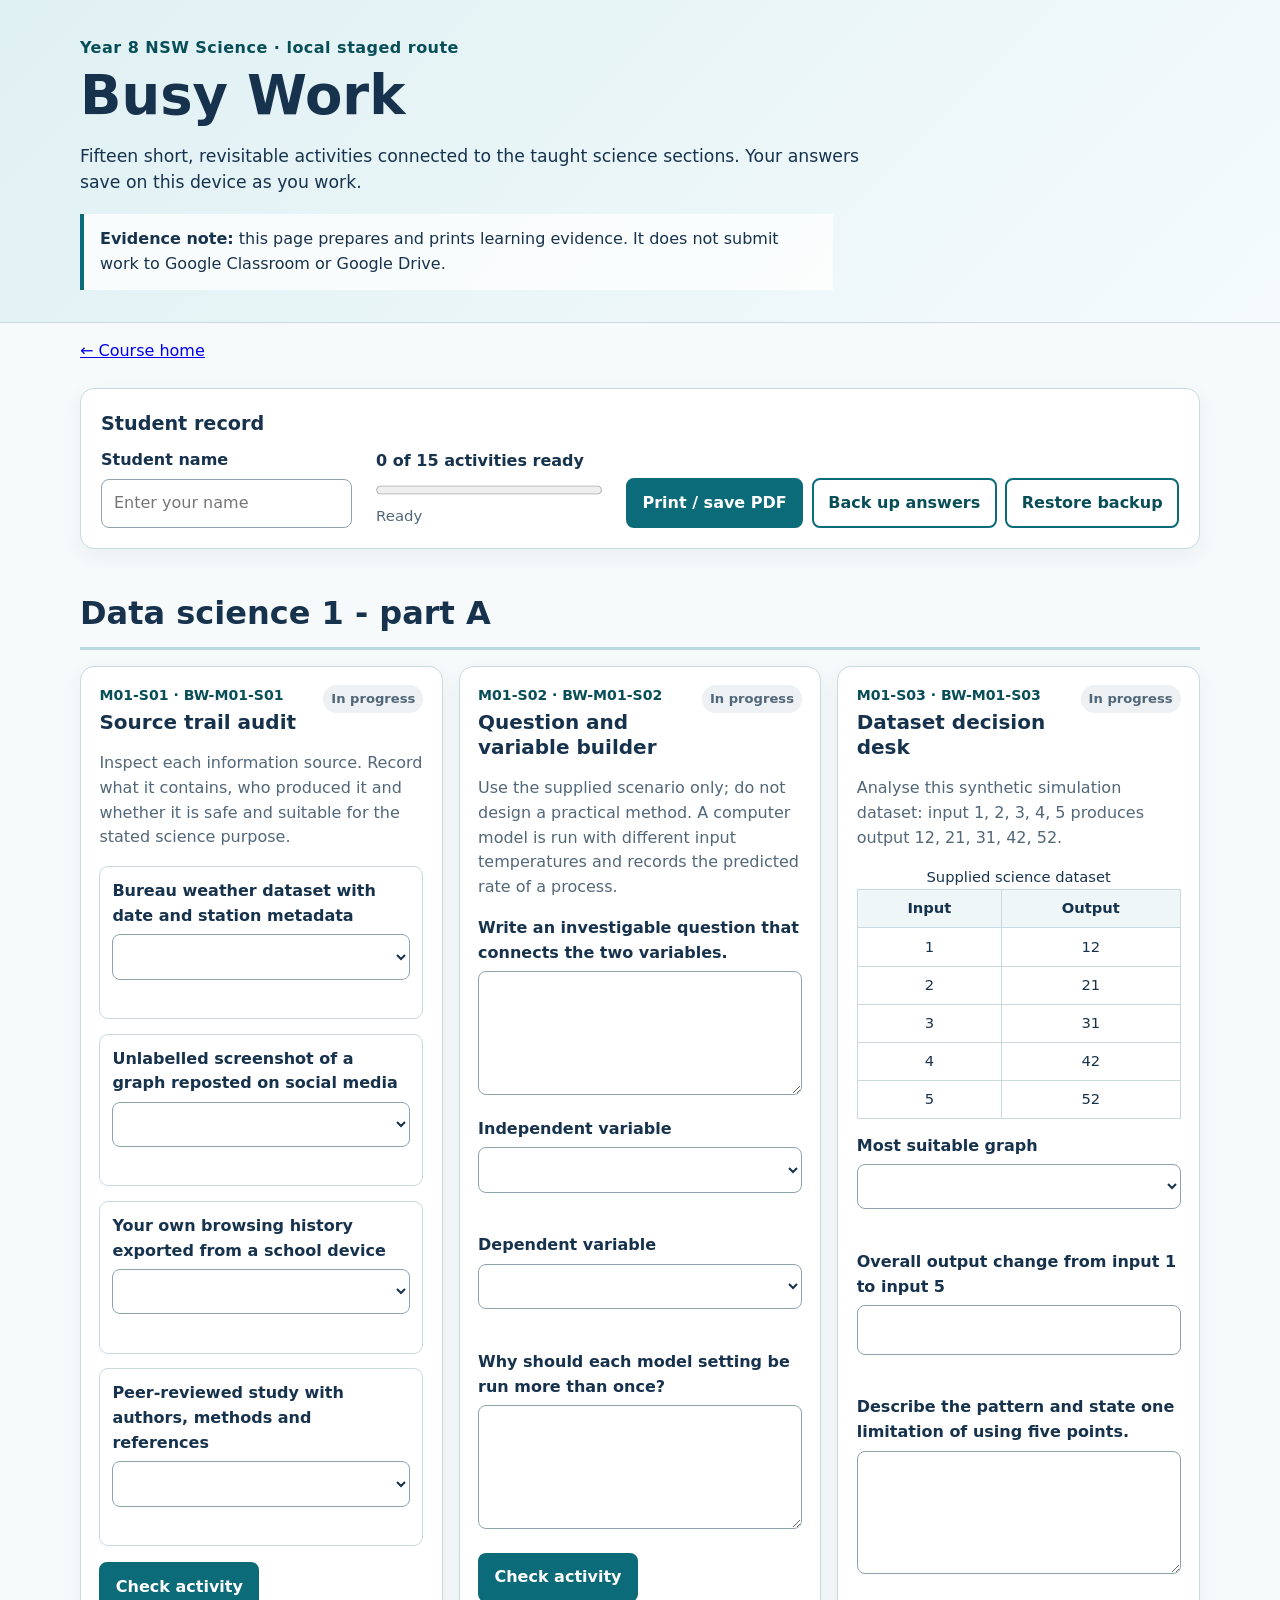
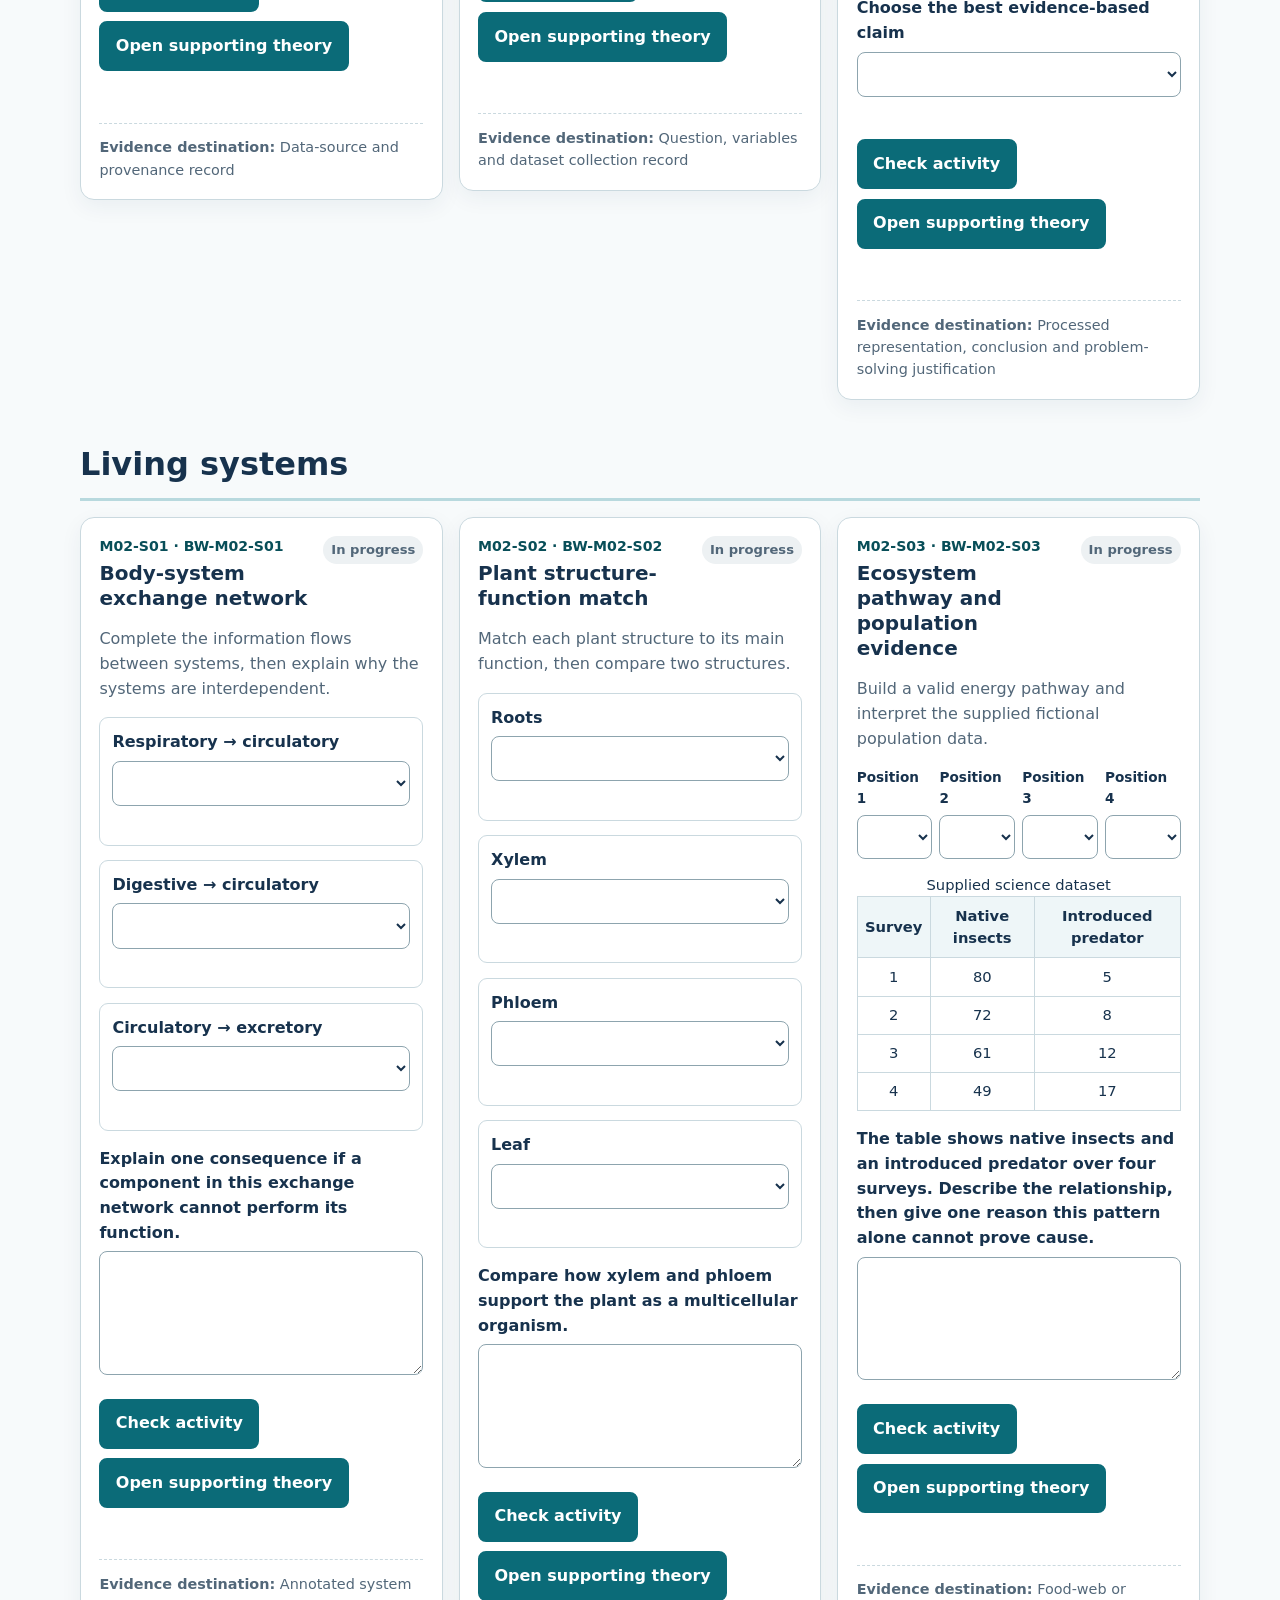
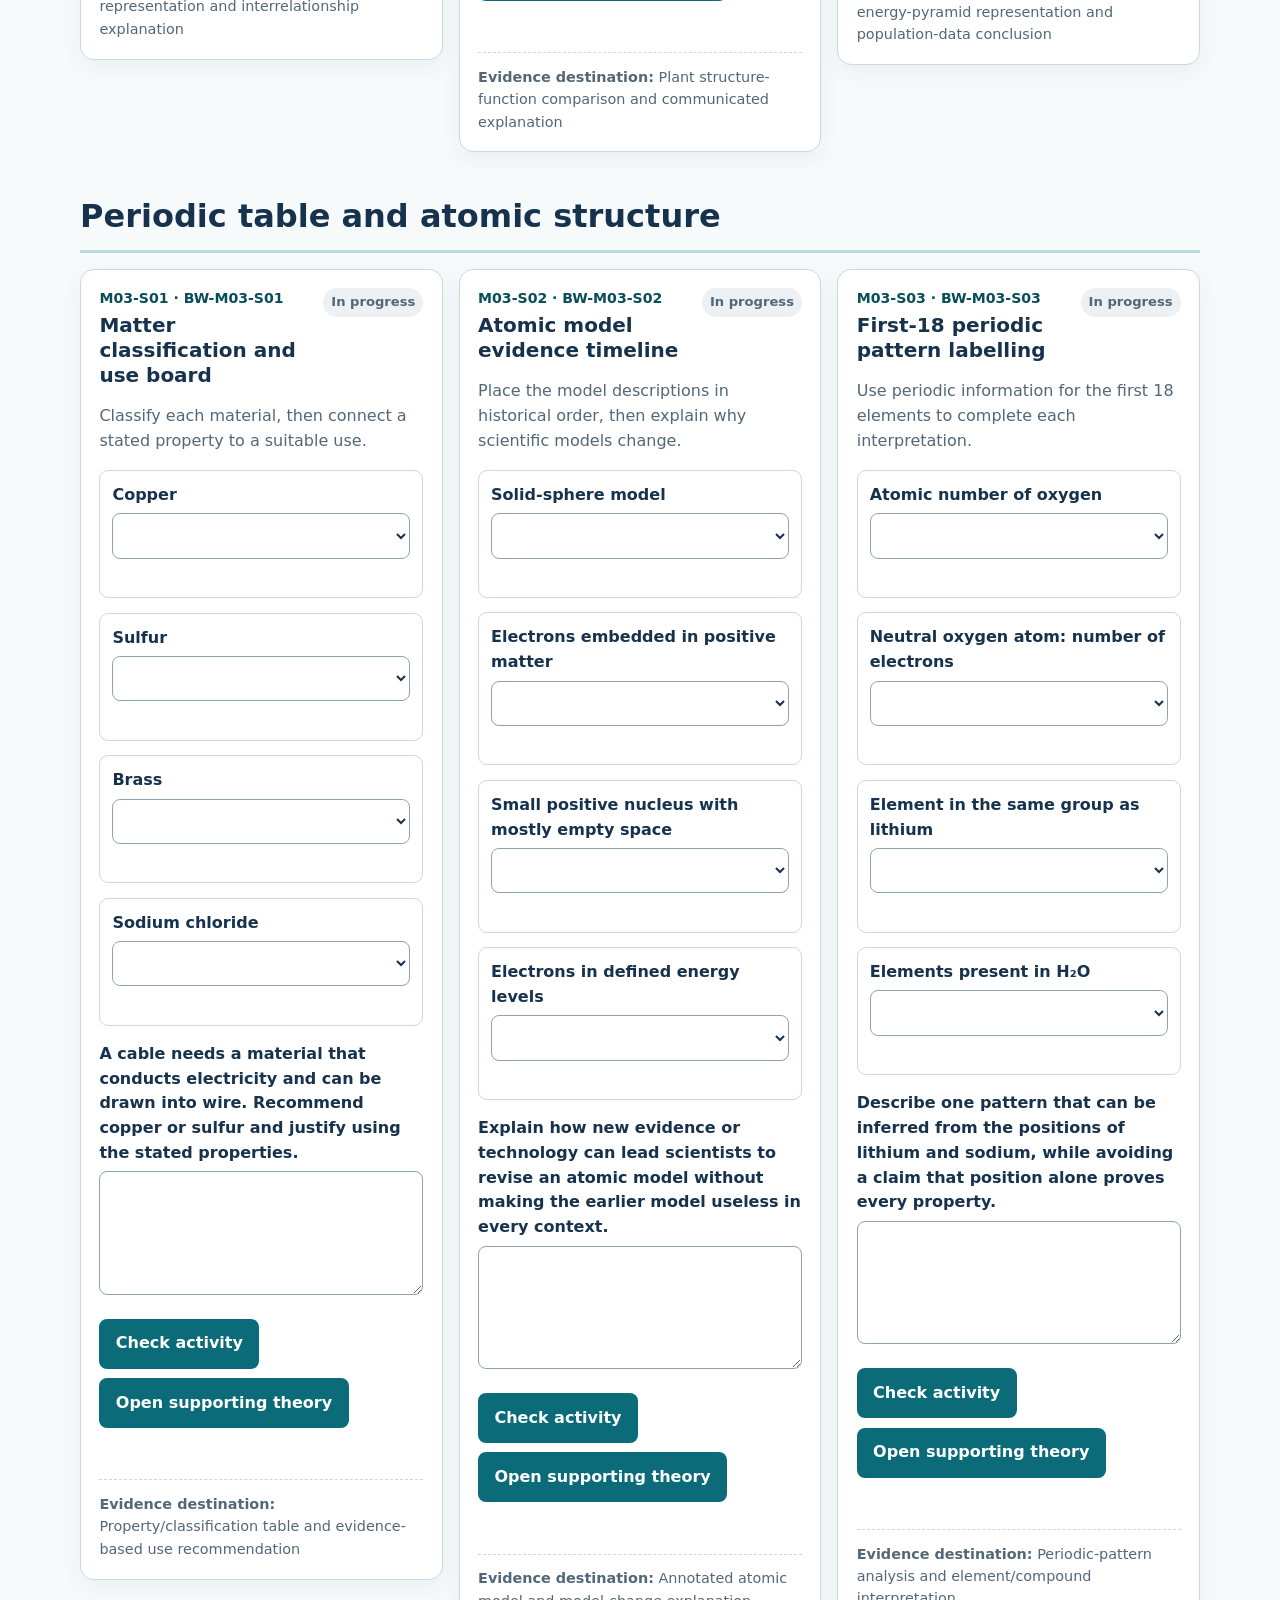
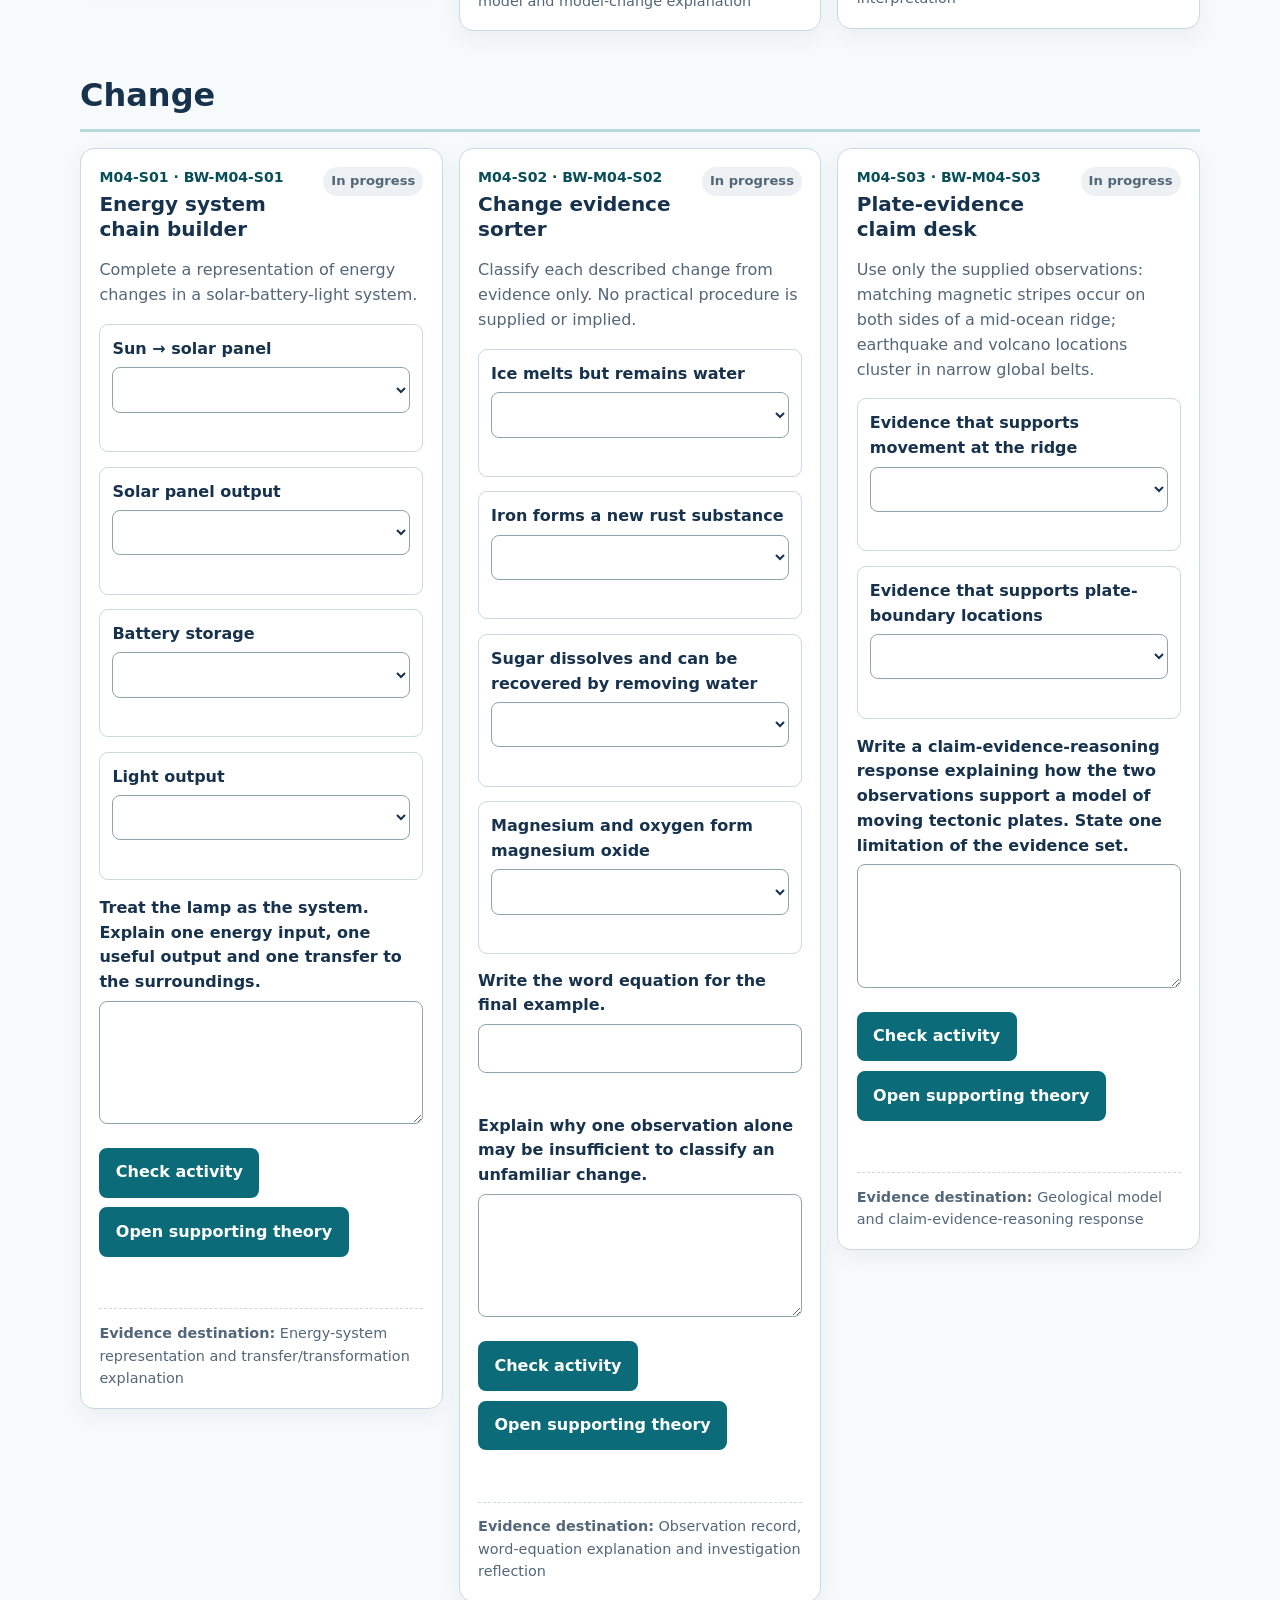
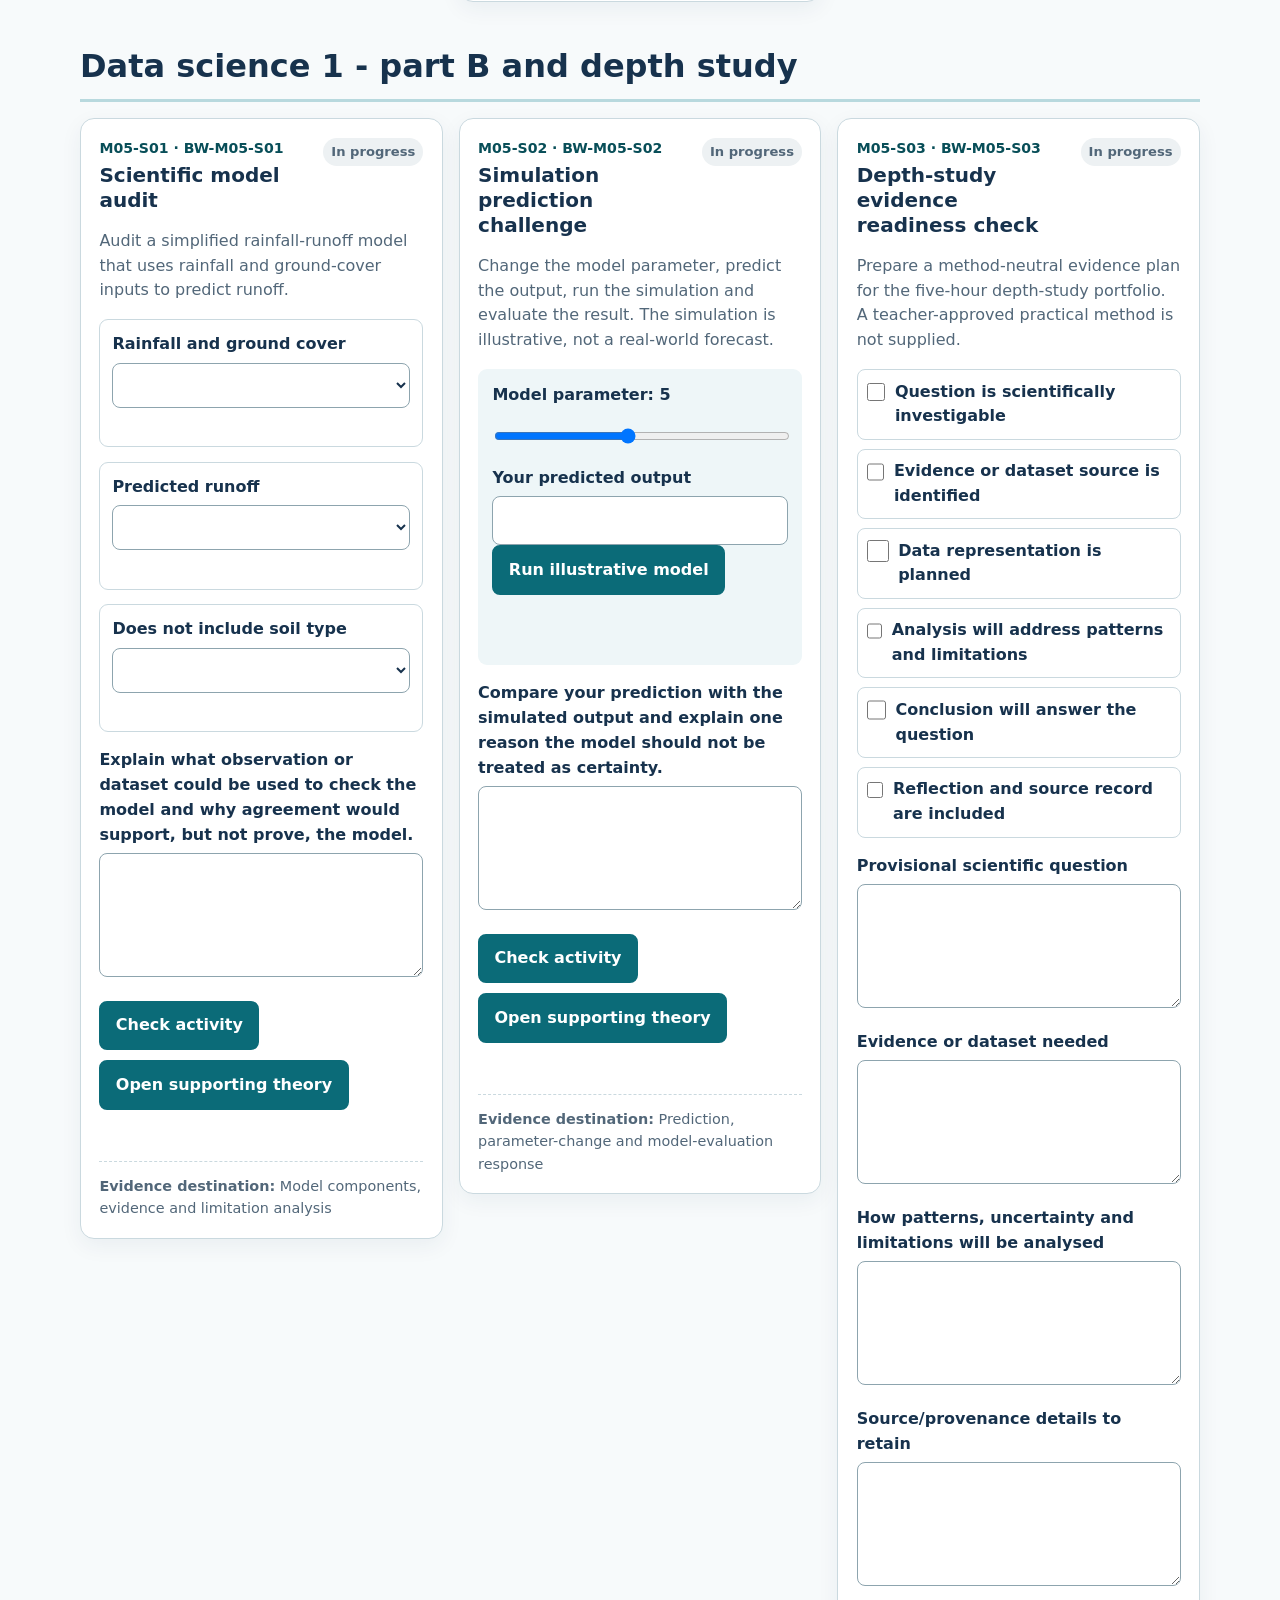
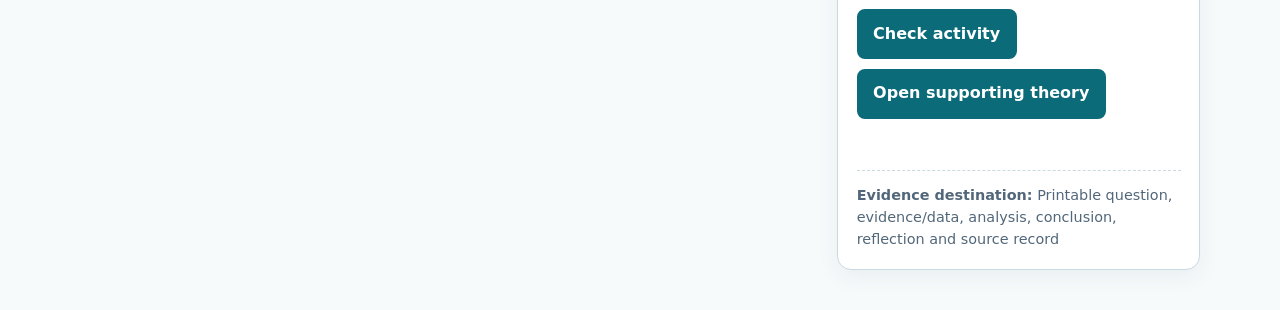
==== busy-work/index.html @ 57128045 "Publish Year 8 Science guided course" ====
<!doctype html>
<html lang="en-AU">
<head>
  <meta charset="utf-8">
  <meta name="viewport" content="width=device-width, initial-scale=1">
  <title>Year 8 Science — Busy Work</title>
  <link rel="stylesheet" href="styles.css">
</head>
<body>
  <a class="skip-link" href="#activities">Skip to activities</a>
  <header class="site-header">
    <div class="wrap">
      <p class="eyebrow">Year 8 NSW Science · local staged route</p>
      <h1>Busy Work</h1>
      <p class="lede">Fifteen short, revisitable activities connected to the taught science sections. Your answers save on this device as you work.</p>
      <div class="privacy-note" role="note"><strong>Evidence note:</strong> this page prepares and prints learning evidence. It does not submit work to Google Classroom or Google Drive.</div>
    </div>
  </header>

  <main class="wrap" id="main">
    <section class="control-panel" aria-labelledby="record-heading">
      <div>
        <h2 id="record-heading">Student record</h2>
        <label for="student-name">Student name</label>
        <input id="student-name" autocomplete="name" placeholder="Enter your name">
      </div>
      <div class="progress-panel" aria-live="polite">
        <strong id="progress-text">0 of 15 activities ready</strong>
        <progress id="progress-bar" max="15" value="0">0 of 15</progress>
        <span id="save-status">Ready</span>
      </div>
      <div class="toolbar" aria-label="Record tools">
        <button type="button" id="print-record">Print / save PDF</button>
        <button type="button" id="export-record" class="secondary">Back up answers</button>
        <label class="button secondary file-button">Restore backup<input id="restore-record" type="file" accept="application/json,.json"></label>
      </div>
    </section>

    <div id="activities" aria-live="polite"></div>
  </main>

  <template id="activity-template">
    <article class="activity-card">
      <div class="card-heading">
        <div>
          <p class="section-code"></p>
          <h2></h2>
        </div>
        <span class="completion-badge">In progress</span>
      </div>
      <p class="instructions"></p>
      <div class="activity-body"></div>
      <label class="written-wrap"><span class="written-label"></span><textarea class="written-response" rows="4"></textarea></label>
      <div class="card-actions">
        <button type="button" class="check-activity">Check activity</button>
        <a class="theory-link is-pending" aria-disabled="true">Theory link pending</a>
      </div>
      <div class="activity-feedback" role="status" aria-live="polite"></div>
      <p class="evidence-destination"><strong>Evidence destination:</strong> <span></span></p>
    </article>
  </template>

  <script src="data.js"></script>
  <script src="app.js"></script>
<script src="/integration-wiring.js"></script></body>
</html>
---- busy-work/styles.css ----
:root {
  color-scheme: light;
  --ink: #17324d;
  --muted: #526779;
  --paper: #ffffff;
  --wash: #eef6f8;
  --line: #cad9df;
  --accent: #0b6b78;
  --accent-dark: #084e58;
  --good: #216e48;
  --warn: #855b00;
  --focus: #ffbf47;
  font-family: system-ui, -apple-system, BlinkMacSystemFont, "Segoe UI", sans-serif;
}

* { box-sizing: border-box; }
body { margin: 0; color: var(--ink); background: #f7fafb; line-height: 1.55; }
.wrap { width: min(1120px, calc(100% - 2rem)); margin-inline: auto; }
.skip-link { position: absolute; left: -999px; top: 0; background: var(--ink); color: white; padding: .75rem 1rem; z-index: 20; }
.skip-link:focus { left: .75rem; top: .75rem; }
.site-header { padding: 2.25rem 0 2rem; background: linear-gradient(135deg, #dff0f3, #f5fbfc); border-bottom: 1px solid var(--line); }
.eyebrow { margin: 0 0 .3rem; color: var(--accent-dark); font-weight: 750; letter-spacing: .03em; }
h1 { margin: 0; font-size: clamp(2rem, 5vw, 3.4rem); line-height: 1.1; }
.lede { max-width: 72ch; font-size: 1.08rem; }
.privacy-note { max-width: 74ch; padding: .85rem 1rem; border-left: 4px solid var(--accent); background: rgba(255,255,255,.75); }
.control-panel { display: grid; grid-template-columns: minmax(220px, 1fr) minmax(220px, .9fr) minmax(240px, auto); gap: 1.5rem; align-items: end; margin: 1.5rem 0; padding: 1.25rem; background: var(--paper); border: 1px solid var(--line); border-radius: 14px; box-shadow: 0 7px 22px rgba(23,50,77,.06); }
.control-panel h2 { margin: 0 0 .6rem; font-size: 1.2rem; }
label, .field-label { display: block; font-weight: 700; }
input, select, textarea { width: 100%; min-height: 44px; margin-top: .35rem; padding: .7rem .75rem; border: 1px solid #8da4ae; border-radius: 8px; background: white; color: var(--ink); font: inherit; }
textarea { min-height: 96px; resize: vertical; }
button, .button, .theory-link { min-height: 44px; display: inline-flex; align-items: center; justify-content: center; gap: .35rem; padding: .66rem .9rem; border: 2px solid var(--accent); border-radius: 8px; background: var(--accent); color: white; font: inherit; font-weight: 750; text-decoration: none; cursor: pointer; }
button:hover, .button:hover, .theory-link:hover { background: var(--accent-dark); border-color: var(--accent-dark); }
.secondary { background: white; color: var(--accent-dark); }
.secondary:hover { color: white; }
.file-button { position: relative; overflow: hidden; }
.file-button input { position: absolute; opacity: 0; inset: 0; cursor: pointer; }
:focus-visible { outline: 4px solid var(--focus); outline-offset: 3px; }
.progress-panel { display: grid; gap: .4rem; }
progress { width: 100%; height: 18px; accent-color: var(--good); }
#save-status { color: var(--muted); font-size: .93rem; }
.toolbar { display: flex; flex-wrap: wrap; gap: .55rem; }
.module-group { margin: 2.5rem 0; }
.module-heading { margin: 0 0 1rem; padding-bottom: .5rem; border-bottom: 3px solid #b8d9de; font-size: clamp(1.45rem, 4vw, 2rem); }
.activity-grid { display: grid; grid-template-columns: repeat(auto-fit, minmax(min(100%, 330px), 1fr)); gap: 1rem; align-items: start; }
.activity-card { break-inside: avoid; padding: 1.15rem; background: var(--paper); border: 1px solid var(--line); border-radius: 14px; box-shadow: 0 7px 22px rgba(23,50,77,.06); }
.activity-card.is-complete { border-color: #83b89e; box-shadow: 0 0 0 2px #d8eee2; }
.card-heading { display: flex; justify-content: space-between; gap: 1rem; align-items: start; }
.card-heading h2 { margin: 0; line-height: 1.25; font-size: 1.25rem; }
.section-code { margin: 0 0 .2rem; color: var(--accent-dark); font-weight: 800; font-size: .88rem; }
.completion-badge { flex: 0 0 auto; padding: .25rem .5rem; border-radius: 999px; background: #edf1f3; color: var(--muted); font-size: .82rem; font-weight: 800; }
.is-complete .completion-badge { background: #d8eee2; color: var(--good); }
.instructions { color: var(--muted); }
.prompt-field, .match-row { margin: .9rem 0; }
.match-row { padding: .75rem; border: 1px solid var(--line); border-radius: 9px; }
.match-row label { font-weight: 650; }
.inline-feedback { min-height: 1.5em; margin: .3rem 0 0; font-size: .9rem; color: var(--muted); }
.inline-feedback.correct { color: var(--good); font-weight: 700; }
.inline-feedback.incorrect { color: #983c32; font-weight: 700; }
.data-table { width: 100%; border-collapse: collapse; margin: .9rem 0; font-size: .92rem; }
.data-table th, .data-table td { padding: .45rem; border: 1px solid var(--line); text-align: center; }
.data-table th { background: var(--wash); }
.pathway { display: grid; grid-template-columns: repeat(4, 1fr); gap: .45rem; align-items: end; }
.pathway label { font-size: .85rem; }
.check-list { display: grid; gap: .55rem; margin: 1rem 0; }
.check-list label { display: flex; gap: .6rem; align-items: start; padding: .6rem; border: 1px solid var(--line); border-radius: 8px; font-weight: 600; }
.check-list input { width: 22px; min-height: 22px; margin: .1rem 0 0; }
.simulation-box { padding: .9rem; border-radius: 9px; background: var(--wash); }
.simulation-result { min-height: 1.5rem; font-weight: 750; }
.written-wrap { margin-top: 1rem; }
.card-actions { display: flex; flex-wrap: wrap; gap: .6rem; margin-top: 1rem; }
.theory-link.is-pending { border-color: #9ca9ae; background: #eef1f2; color: #5e6d73; cursor: not-allowed; }
.activity-feedback { min-height: 1.5rem; margin-top: .7rem; font-weight: 700; color: var(--muted); }
.activity-feedback.good { color: var(--good); }
.activity-feedback.needs-work { color: var(--warn); }
.evidence-destination { margin: 1rem 0 0; padding-top: .8rem; border-top: 1px dashed var(--line); font-size: .9rem; color: var(--muted); }

@media (max-width: 780px) {
  .control-panel { grid-template-columns: 1fr; align-items: stretch; }
  .toolbar > * { width: 100%; }
  .pathway { grid-template-columns: 1fr 1fr; }
}

@media (max-width: 420px) {
  .wrap { width: min(100% - 1rem, 1120px); }
  .site-header { padding-top: 1.5rem; }
  .activity-card { padding: .9rem; }
  .card-heading { display: grid; }
  .pathway { grid-template-columns: 1fr; }
  .card-actions > * { width: 100%; }
}

@media print {
  body { background: white; color: black; font-size: 10.5pt; }
  .site-header { padding: 0 0 1rem; background: white; }
  .privacy-note, .toolbar, .check-activity, .theory-link, #save-status { display: none !important; }
  .wrap { width: 100%; }
  .control-panel, .activity-card { box-shadow: none; border-color: #888; }
  .control-panel { grid-template-columns: 1fr 1fr; }
  .module-group { break-before: page; }
  .module-group:first-child { break-before: auto; }
  .module-heading {
    break-after: avoid-page;
    page-break-after: avoid;
    margin-bottom: .4rem;
  }
  .activity-grid { display: contents; }
  .activity-card {
    break-inside: avoid-page;
    page-break-inside: avoid;
    margin: 0 0 .65rem;
    padding: .72rem;
  }
  .prompt-field, .match-row { margin: .45rem 0; }
  .match-row { padding: .45rem; }
  .written-wrap { margin-top: .5rem; }
  .evidence-destination { margin-top: .5rem; padding-top: .45rem; }
  input, select, textarea {
    min-height: 32px;
    margin-top: .2rem;
    padding: .35rem .45rem;
    border-color: #777;
    color: black;
  }
  textarea { min-height: 64px; }
  .activity-card[data-activity-id="BW-M05-S03"] .check-list {
    gap: .3rem;
    margin: .45rem 0;
  }
  .activity-card[data-activity-id="BW-M05-S03"] .check-list label { padding: .35rem; }
  .activity-card[data-activity-id="BW-M05-S03"] textarea { min-height: 48px; }
}
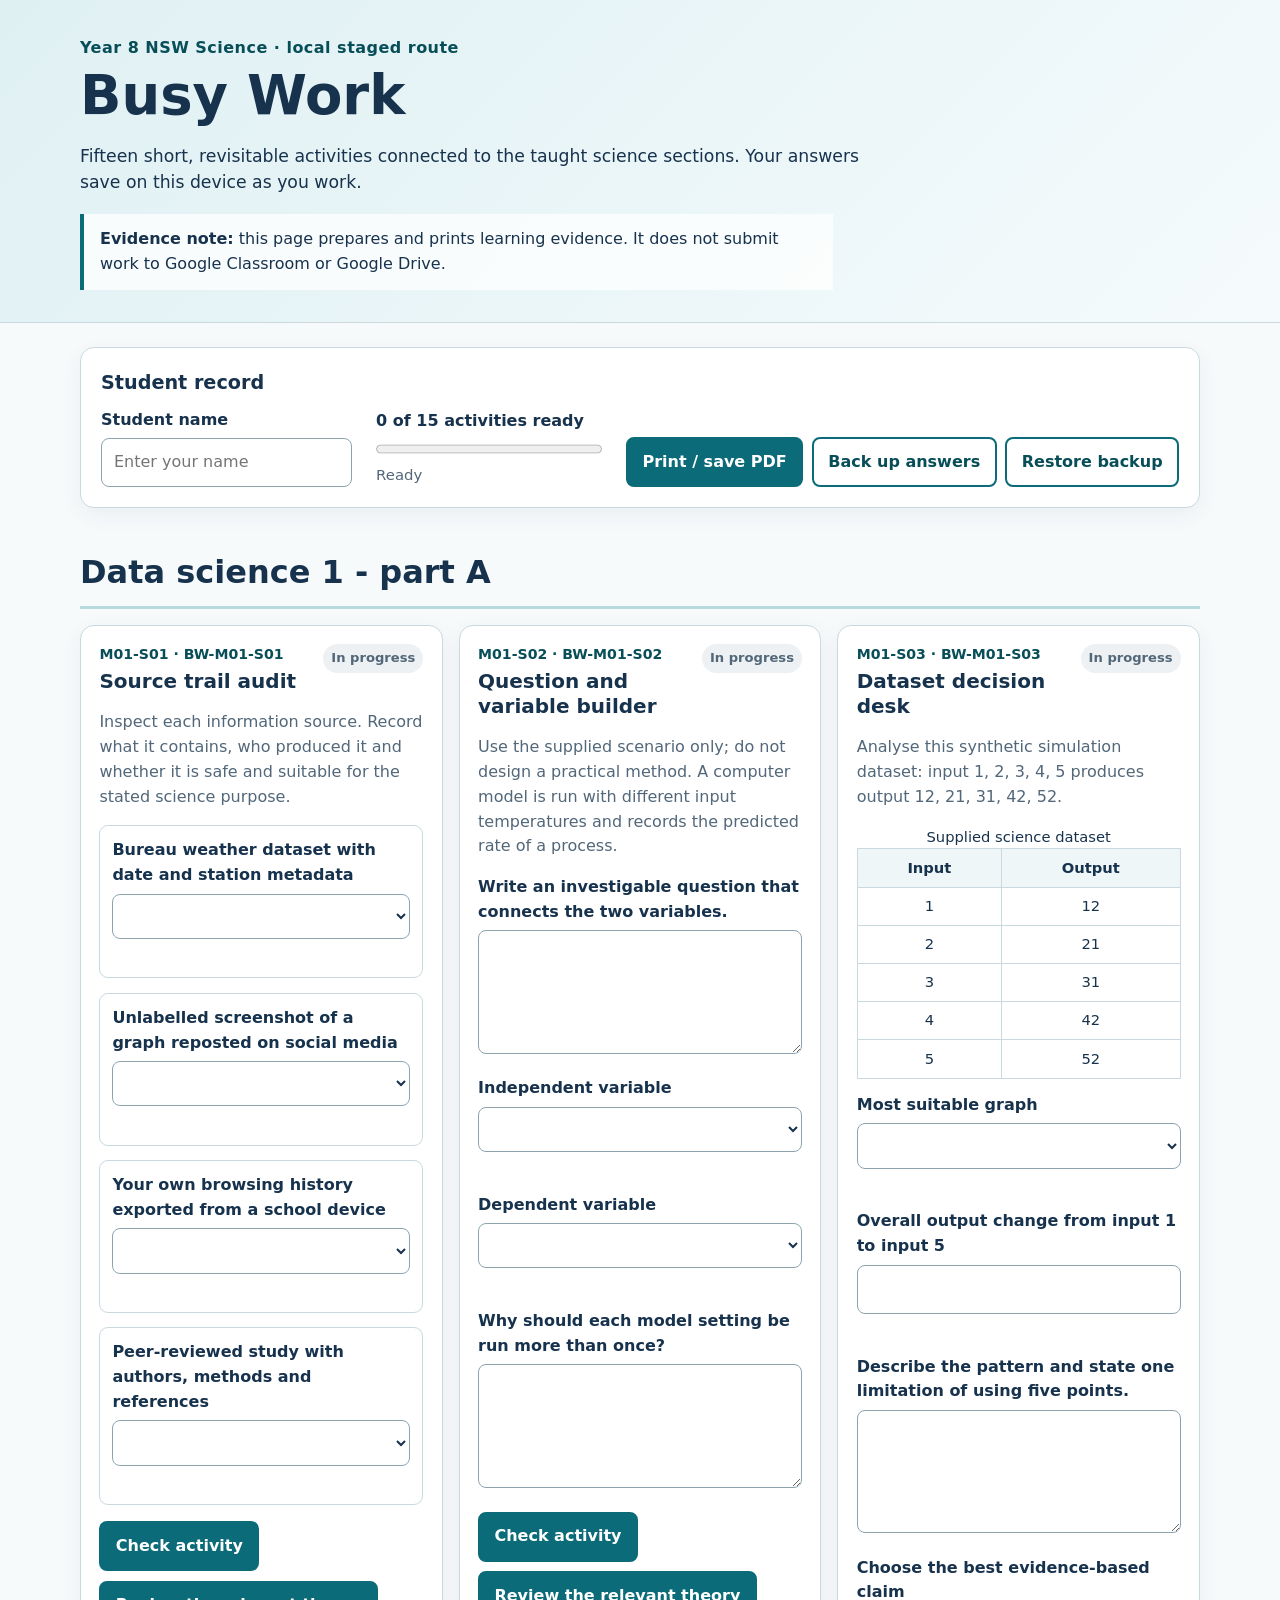
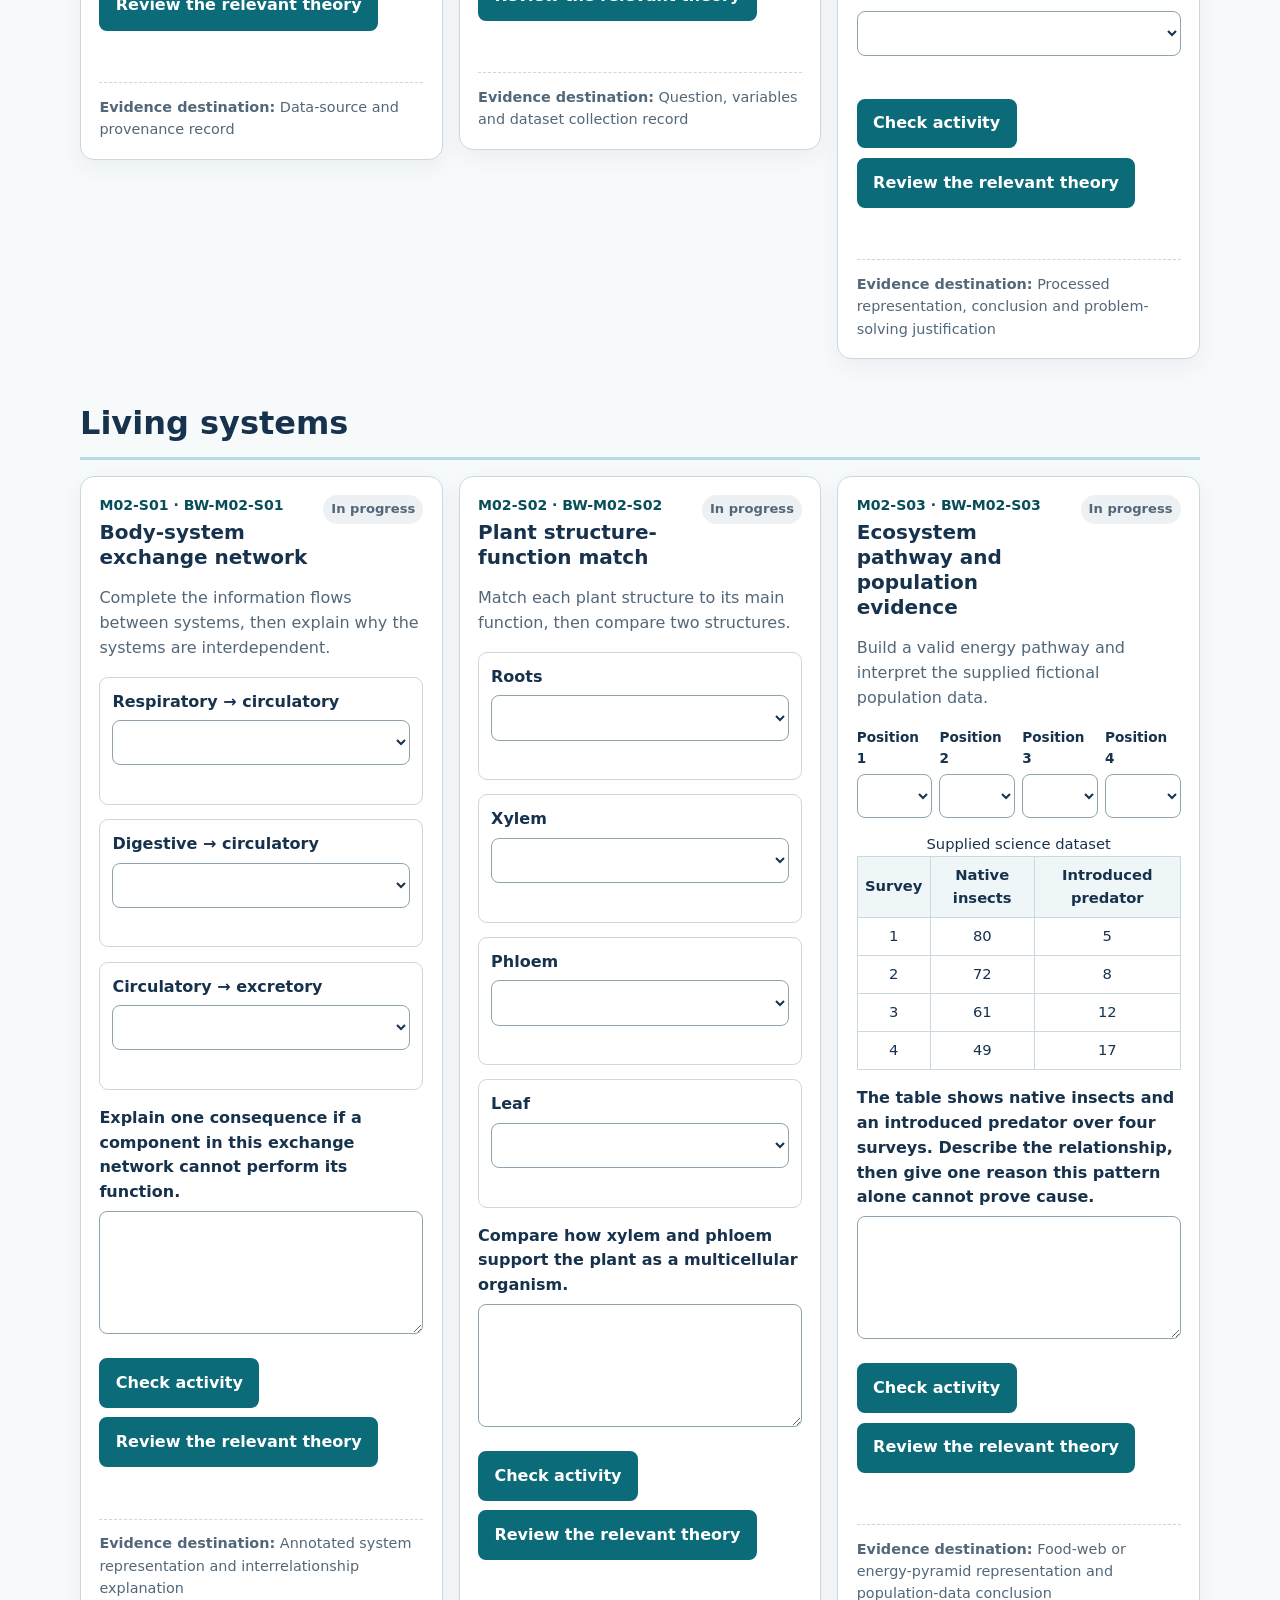
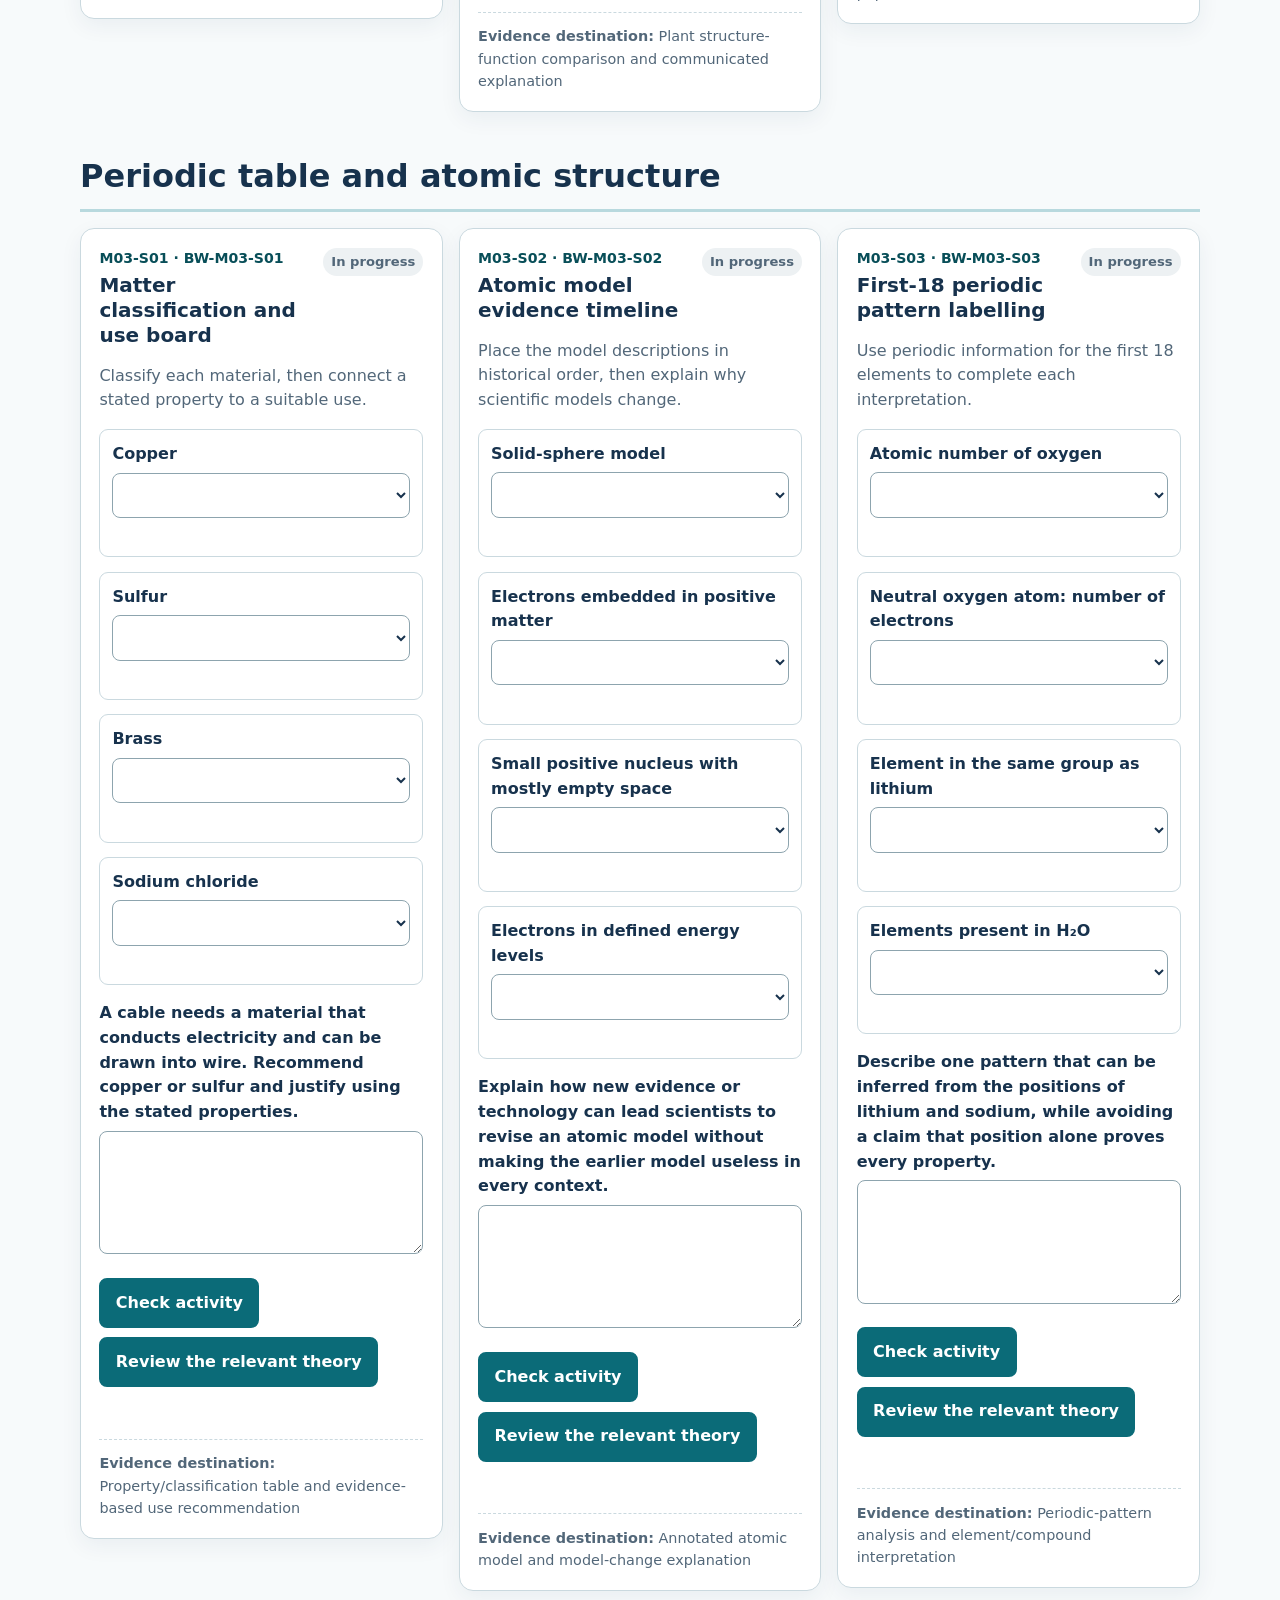
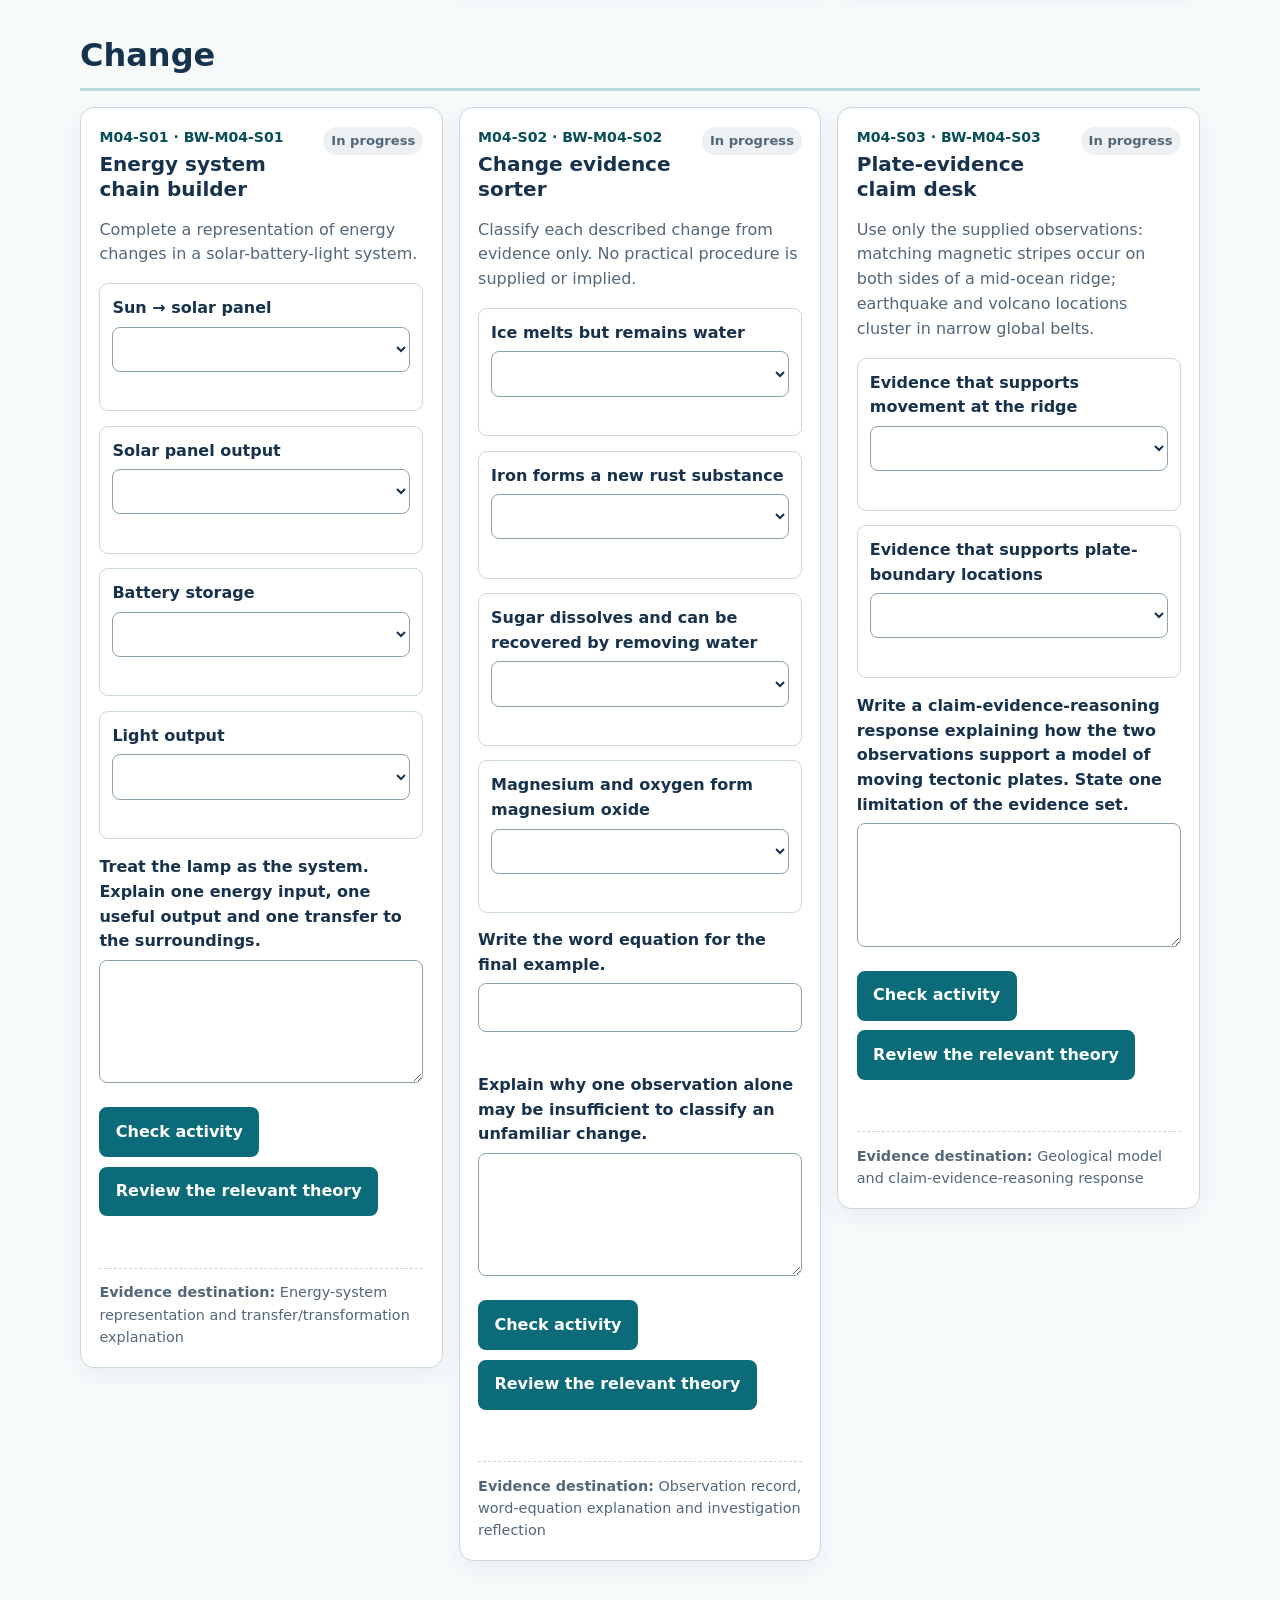
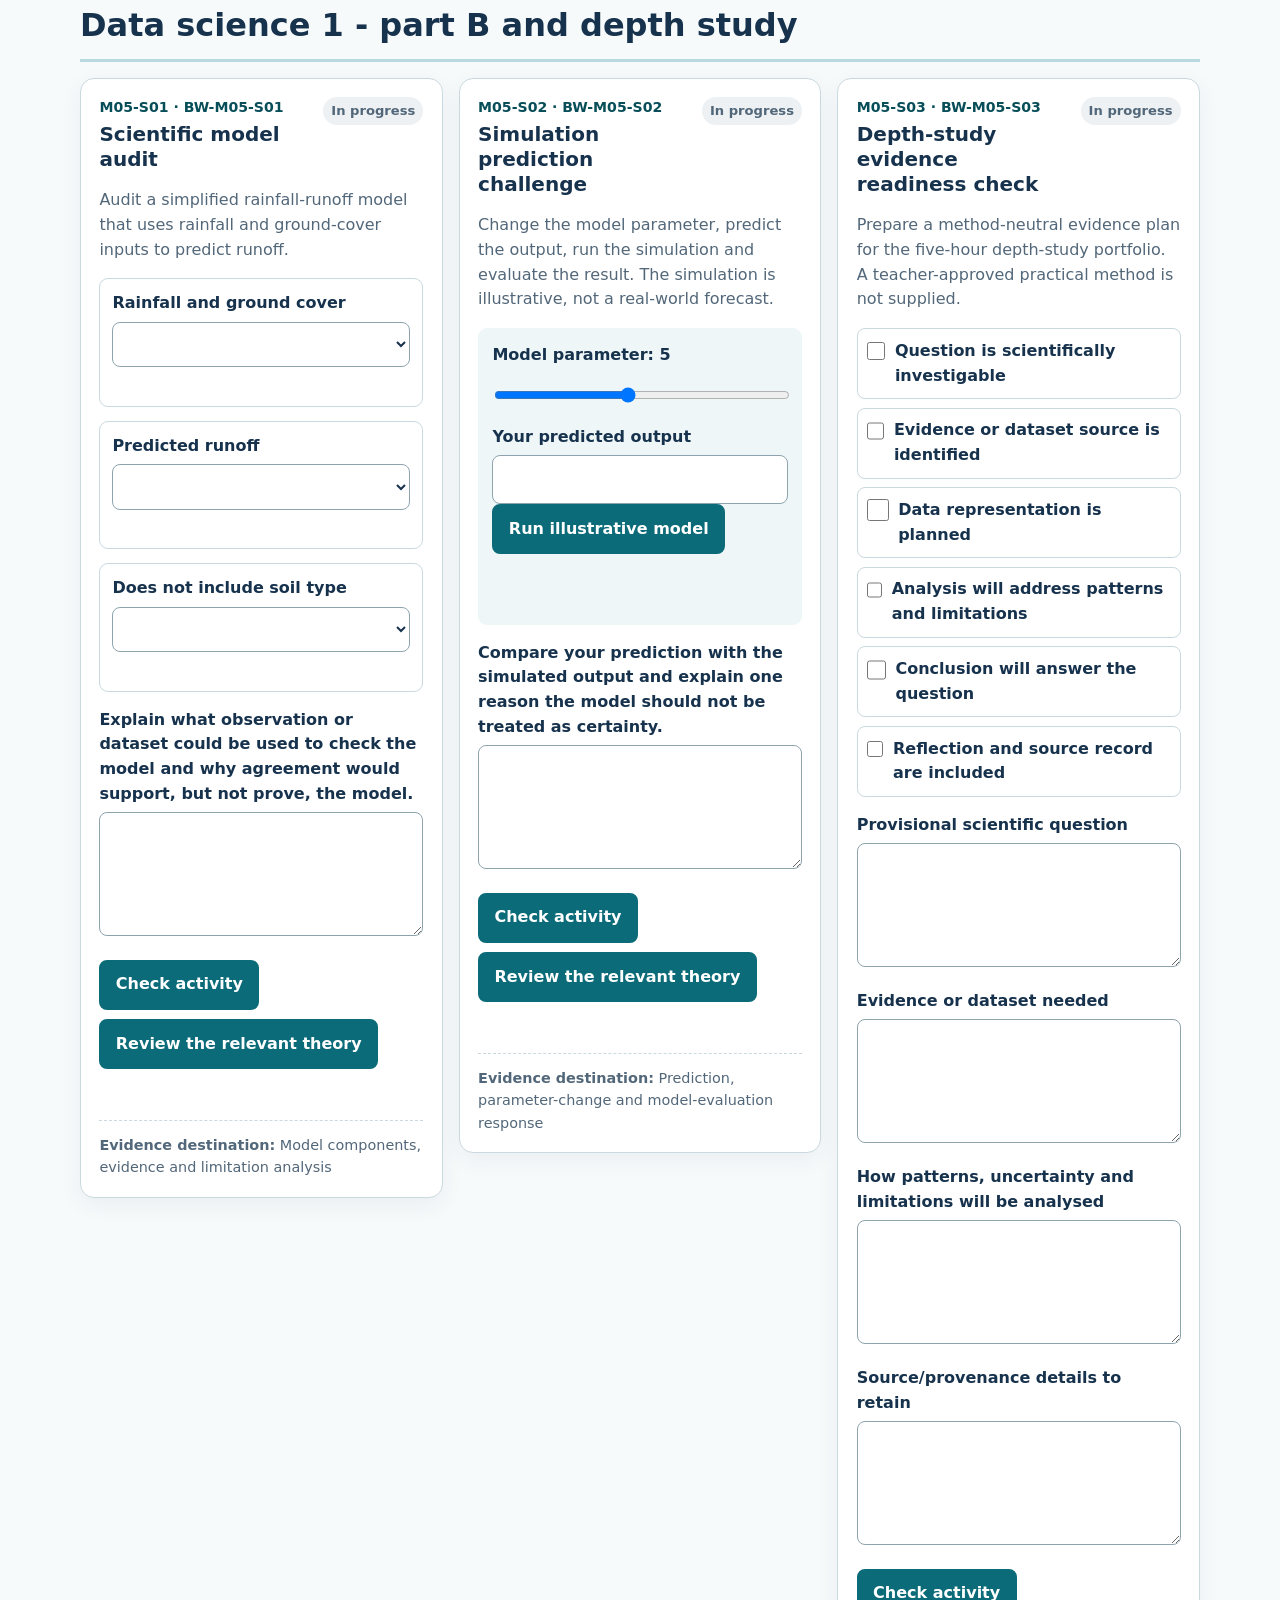
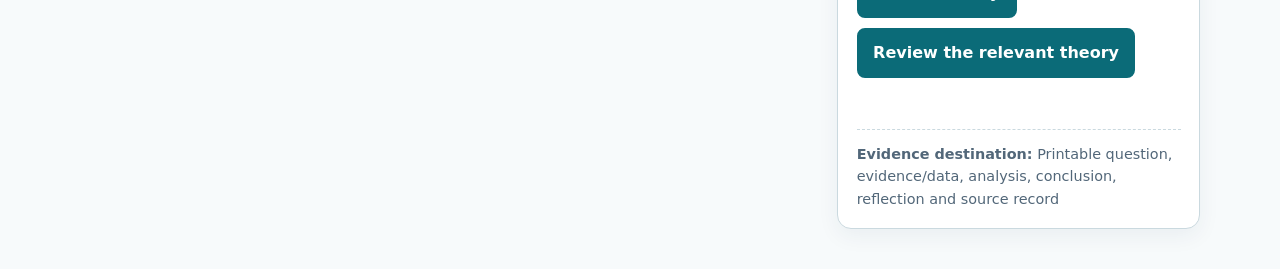
==== commit 7ae6e188: "Fix GitHub Pages project paths" ====
--- a/busy-work/index.html
+++ b/busy-work/index.html
@@ -62,5 +62,5 @@
 
   <script src="data.js"></script>
   <script src="app.js"></script>
-<script src="/integration-wiring.js"></script></body>
+<script src="/Year-8-Science-Guided-Course/integration-wiring.js"></script></body>
 </html>
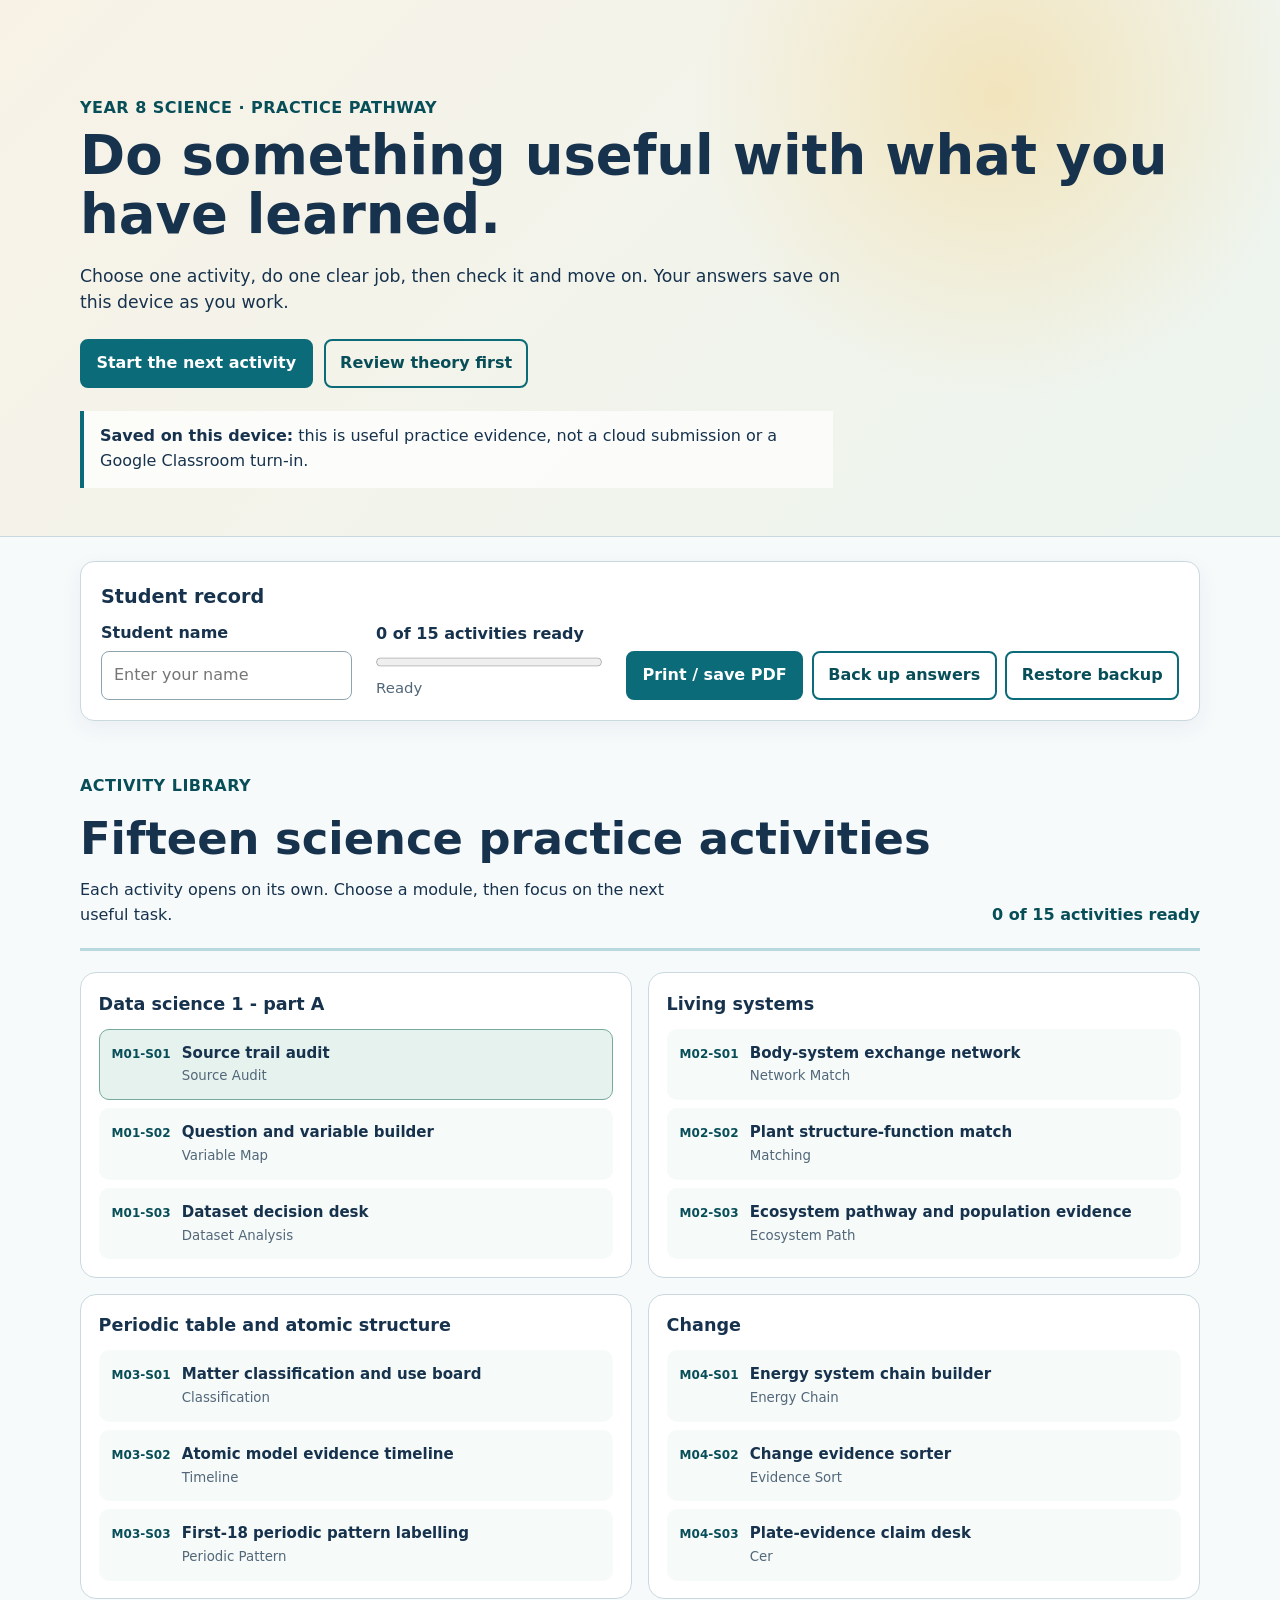
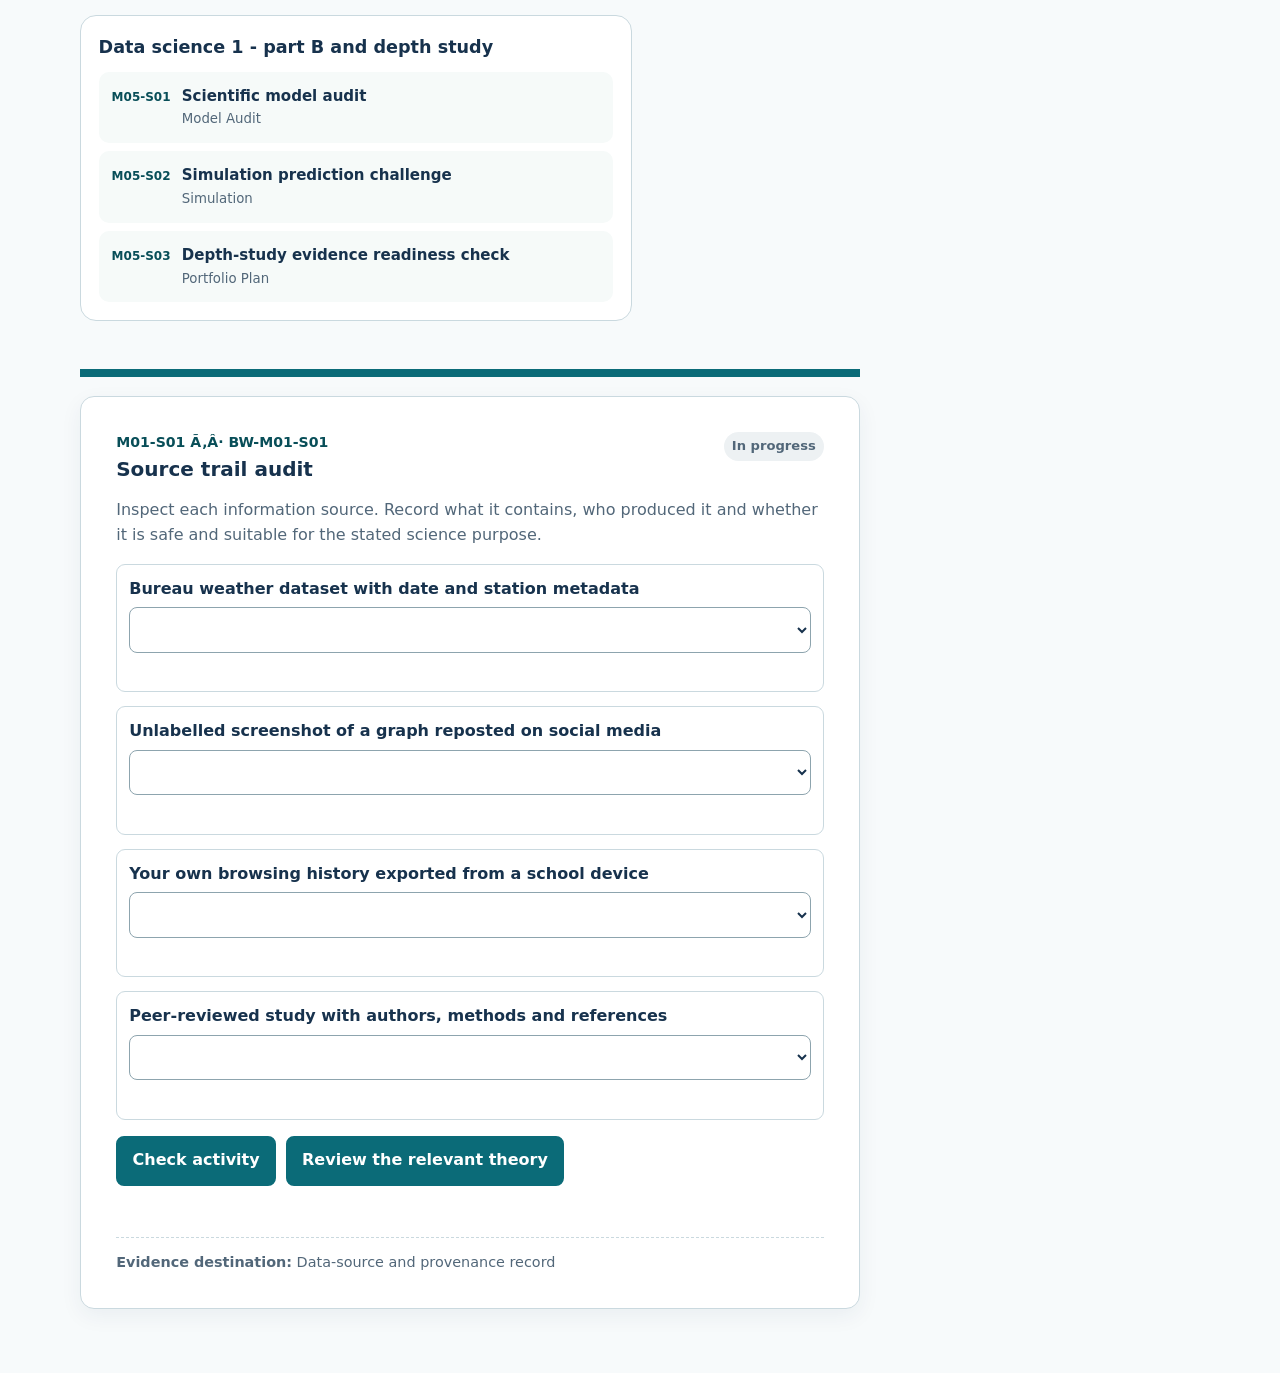
==== commit 0b3e57d7: "Rebuild science course for family experience" ====
--- a/busy-work/index.html
+++ b/busy-work/index.html
@@ -3,17 +3,18 @@
 <head>
   <meta charset="utf-8">
   <meta name="viewport" content="width=device-width, initial-scale=1">
-  <title>Year 8 Science — Busy Work</title>
+  <title>Year 8 Science ÃƒÂ¢Ã¢â€šÂ¬Ã¢â‚¬Â Busy Work</title>
   <link rel="stylesheet" href="styles.css">
 </head>
 <body>
   <a class="skip-link" href="#activities">Skip to activities</a>
   <header class="site-header">
     <div class="wrap">
-      <p class="eyebrow">Year 8 NSW Science · local staged route</p>
-      <h1>Busy Work</h1>
-      <p class="lede">Fifteen short, revisitable activities connected to the taught science sections. Your answers save on this device as you work.</p>
-      <div class="privacy-note" role="note"><strong>Evidence note:</strong> this page prepares and prints learning evidence. It does not submit work to Google Classroom or Google Drive.</div>
+      <p class="eyebrow">YEAR 8 SCIENCE · PRACTICE PATHWAY</p>
+      <h1>Do something useful with what you have learned.</h1>
+      <p class="lede">Choose one activity, do one clear job, then check it and move on. Your answers save on this device as you work.</p>
+      <div class="hero-actions"><a class="button" href="#activity-workspace">Start the next activity</a><a class="button secondary" href="../theory.html">Review theory first</a></div>
+      <div class="privacy-note" role="note"><strong>Saved on this device:</strong> this is useful practice evidence, not a cloud submission or a Google Classroom turn-in.</div>
     </div>
   </header>
 
@@ -36,7 +37,11 @@
       </div>
     </section>
 
-    <div id="activities" aria-live="polite"></div>
+    <section class="activity-library" aria-labelledby="library-heading">
+      <div class="library-heading"><div><p class="eyebrow">ACTIVITY LIBRARY</p><h2 id="library-heading">Fifteen science practice activities</h2><p>Each activity opens on its own. Choose a module, then focus on the next useful task.</p></div><p id="library-progress" aria-live="polite"></p></div>
+      <div id="activity-picker" class="activity-picker" aria-label="Choose a science practice activity"></div>
+    </section>
+    <section id="activity-workspace" class="activity-workspace" aria-live="polite"><div id="activities"></div></section>
   </main>
 
   <template id="activity-template">
--- a/busy-work/styles.css
+++ b/busy-work/styles.css
@@ -18,11 +18,12 @@
 .wrap { width: min(1120px, calc(100% - 2rem)); margin-inline: auto; }
 .skip-link { position: absolute; left: -999px; top: 0; background: var(--ink); color: white; padding: .75rem 1rem; z-index: 20; }
 .skip-link:focus { left: .75rem; top: .75rem; }
-.site-header { padding: 2.25rem 0 2rem; background: linear-gradient(135deg, #dff0f3, #f5fbfc); border-bottom: 1px solid var(--line); }
+.site-header { padding: clamp(3rem,8vw,6rem) 0 3rem; background: radial-gradient(circle at 78% 18%,rgba(243,207,122,.42),transparent 19rem),linear-gradient(135deg,#f8f2e6,#ecf5f0); border-bottom: 1px solid var(--line); }
 .eyebrow { margin: 0 0 .3rem; color: var(--accent-dark); font-weight: 750; letter-spacing: .03em; }
 h1 { margin: 0; font-size: clamp(2rem, 5vw, 3.4rem); line-height: 1.1; }
 .lede { max-width: 72ch; font-size: 1.08rem; }
 .privacy-note { max-width: 74ch; padding: .85rem 1rem; border-left: 4px solid var(--accent); background: rgba(255,255,255,.75); }
+.hero-actions{display:flex;flex-wrap:wrap;gap:.7rem;margin:1.4rem 0}.hero-actions .secondary{background:transparent}
 .control-panel { display: grid; grid-template-columns: minmax(220px, 1fr) minmax(220px, .9fr) minmax(240px, auto); gap: 1.5rem; align-items: end; margin: 1.5rem 0; padding: 1.25rem; background: var(--paper); border: 1px solid var(--line); border-radius: 14px; box-shadow: 0 7px 22px rgba(23,50,77,.06); }
 .control-panel h2 { margin: 0 0 .6rem; font-size: 1.2rem; }
 label, .field-label { display: block; font-weight: 700; }
@@ -39,6 +40,7 @@
 progress { width: 100%; height: 18px; accent-color: var(--good); }
 #save-status { color: var(--muted); font-size: .93rem; }
 .toolbar { display: flex; flex-wrap: wrap; gap: .55rem; }
+.activity-library{margin:3rem 0}.library-heading{display:flex;justify-content:space-between;gap:2rem;align-items:end;border-bottom:3px solid #b8d9de;padding-bottom:1rem}.library-heading h2{font-size:clamp(1.7rem,4vw,2.8rem);margin:.15rem 0}.library-heading p{max-width:60ch;margin:.3rem 0}.library-heading>#library-progress{font-weight:800;color:var(--accent-dark);white-space:nowrap}.activity-picker{display:grid;grid-template-columns:repeat(2,minmax(0,1fr));gap:1rem;margin-top:1.3rem}.picker-module{padding:1.1rem;border:1px solid var(--line);border-radius:16px;background:#fff}.picker-module h3{margin:0 0 .65rem;font-size:1.1rem}.picker-list{display:grid;gap:.5rem}.activity-choice{display:grid;grid-template-columns:auto 1fr;gap:.1rem .7rem;align-items:baseline;padding:.75rem;border-radius:10px;text-decoration:none;color:var(--ink);background:#f6faf9;border:1px solid transparent}.activity-choice span{font-size:.75rem;font-weight:900;color:var(--accent-dark)}.activity-choice strong{font-size:.94rem}.activity-choice small{grid-column:2;color:var(--muted);text-transform:capitalize}.activity-choice:hover,.activity-choice.selected{background:#e6f2ed;border-color:#77a99c}.activity-workspace{margin:2.5rem 0 4rem;max-width:780px}.single-activity{border-top:8px solid var(--accent);padding-top:1.2rem}.single-activity .activity-card{padding:clamp(1.2rem,3vw,2.2rem)}
 .module-group { margin: 2.5rem 0; }
 .module-heading { margin: 0 0 1rem; padding-bottom: .5rem; border-bottom: 3px solid #b8d9de; font-size: clamp(1.45rem, 4vw, 2rem); }
 .activity-grid { display: grid; grid-template-columns: repeat(auto-fit, minmax(min(100%, 330px), 1fr)); gap: 1rem; align-items: start; }
@@ -75,7 +77,7 @@
 .evidence-destination { margin: 1rem 0 0; padding-top: .8rem; border-top: 1px dashed var(--line); font-size: .9rem; color: var(--muted); }
 
 @media (max-width: 780px) {
-  .control-panel { grid-template-columns: 1fr; align-items: stretch; }
+  .control-panel { grid-template-columns: 1fr; align-items: stretch; }.library-heading{align-items:flex-start;flex-direction:column;gap:.3rem}.activity-picker{grid-template-columns:1fr}
   .toolbar > * { width: 100%; }
   .pathway { grid-template-columns: 1fr 1fr; }
 }
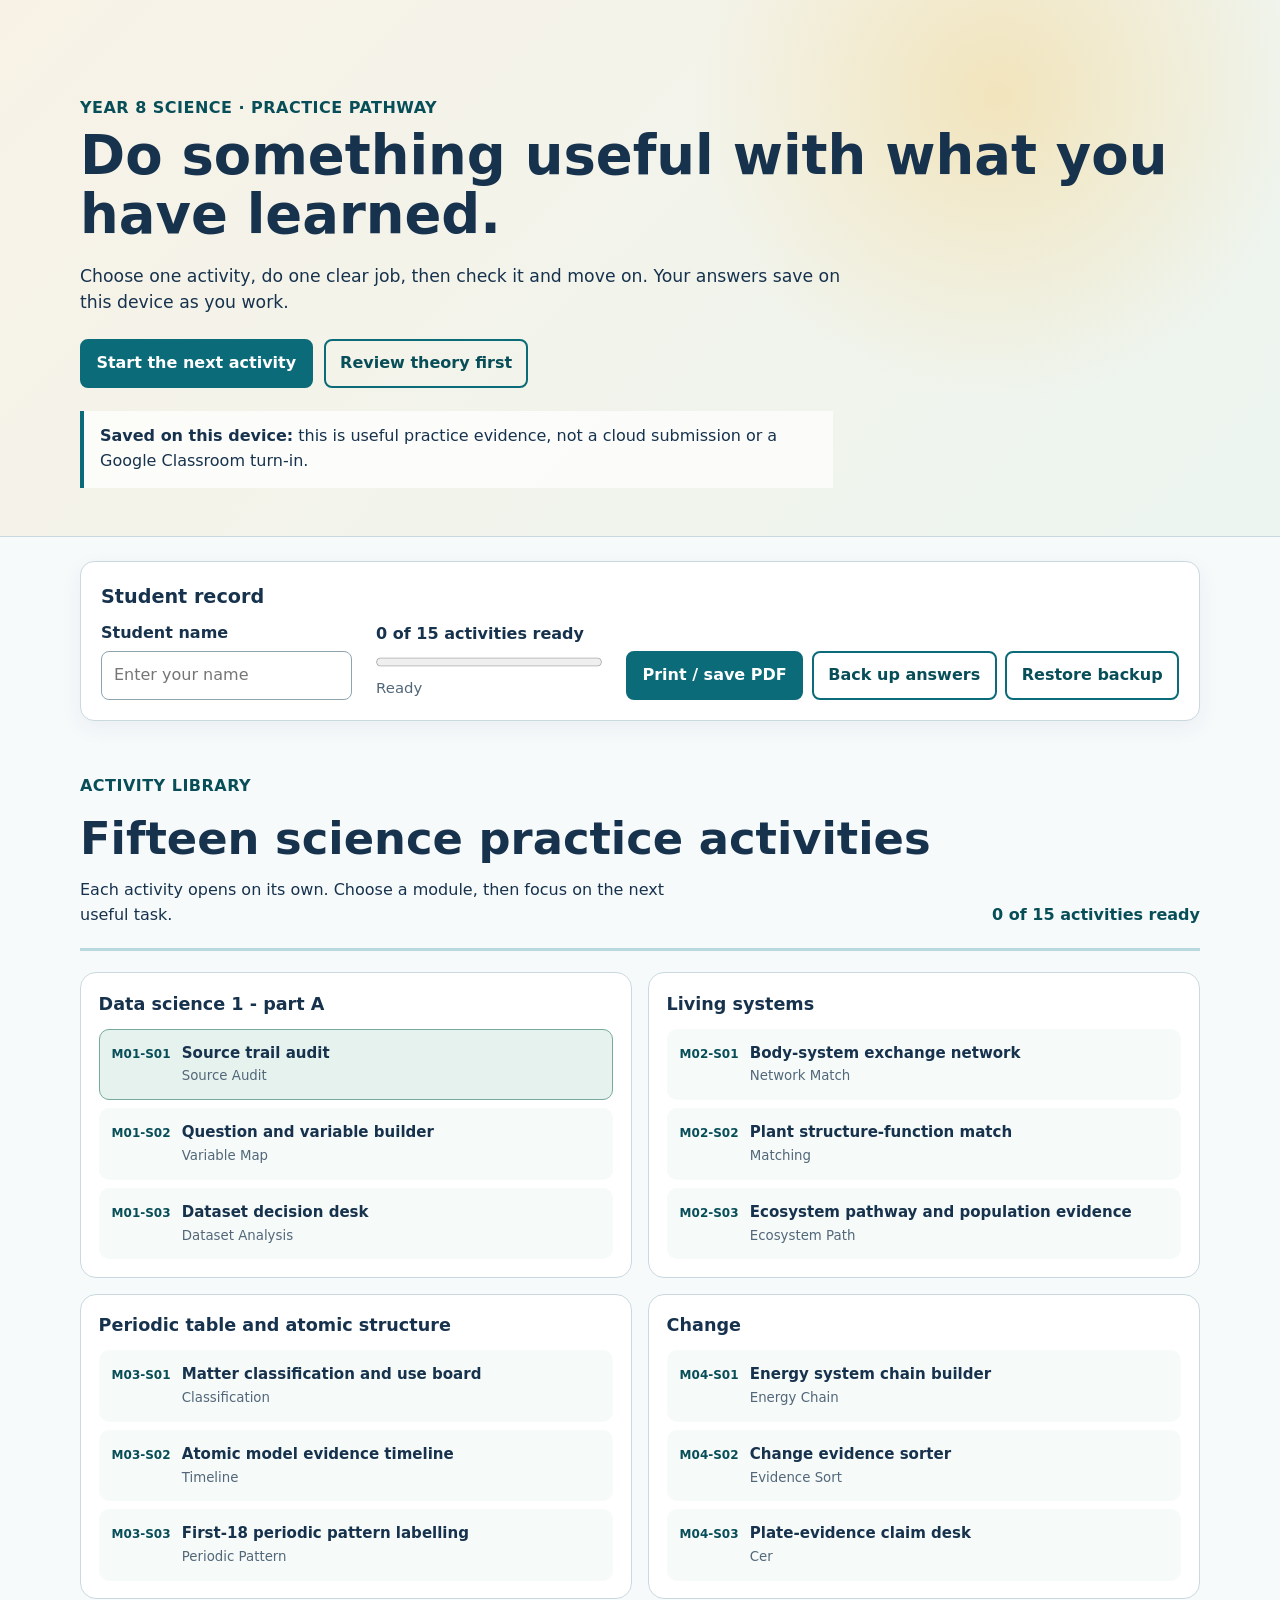
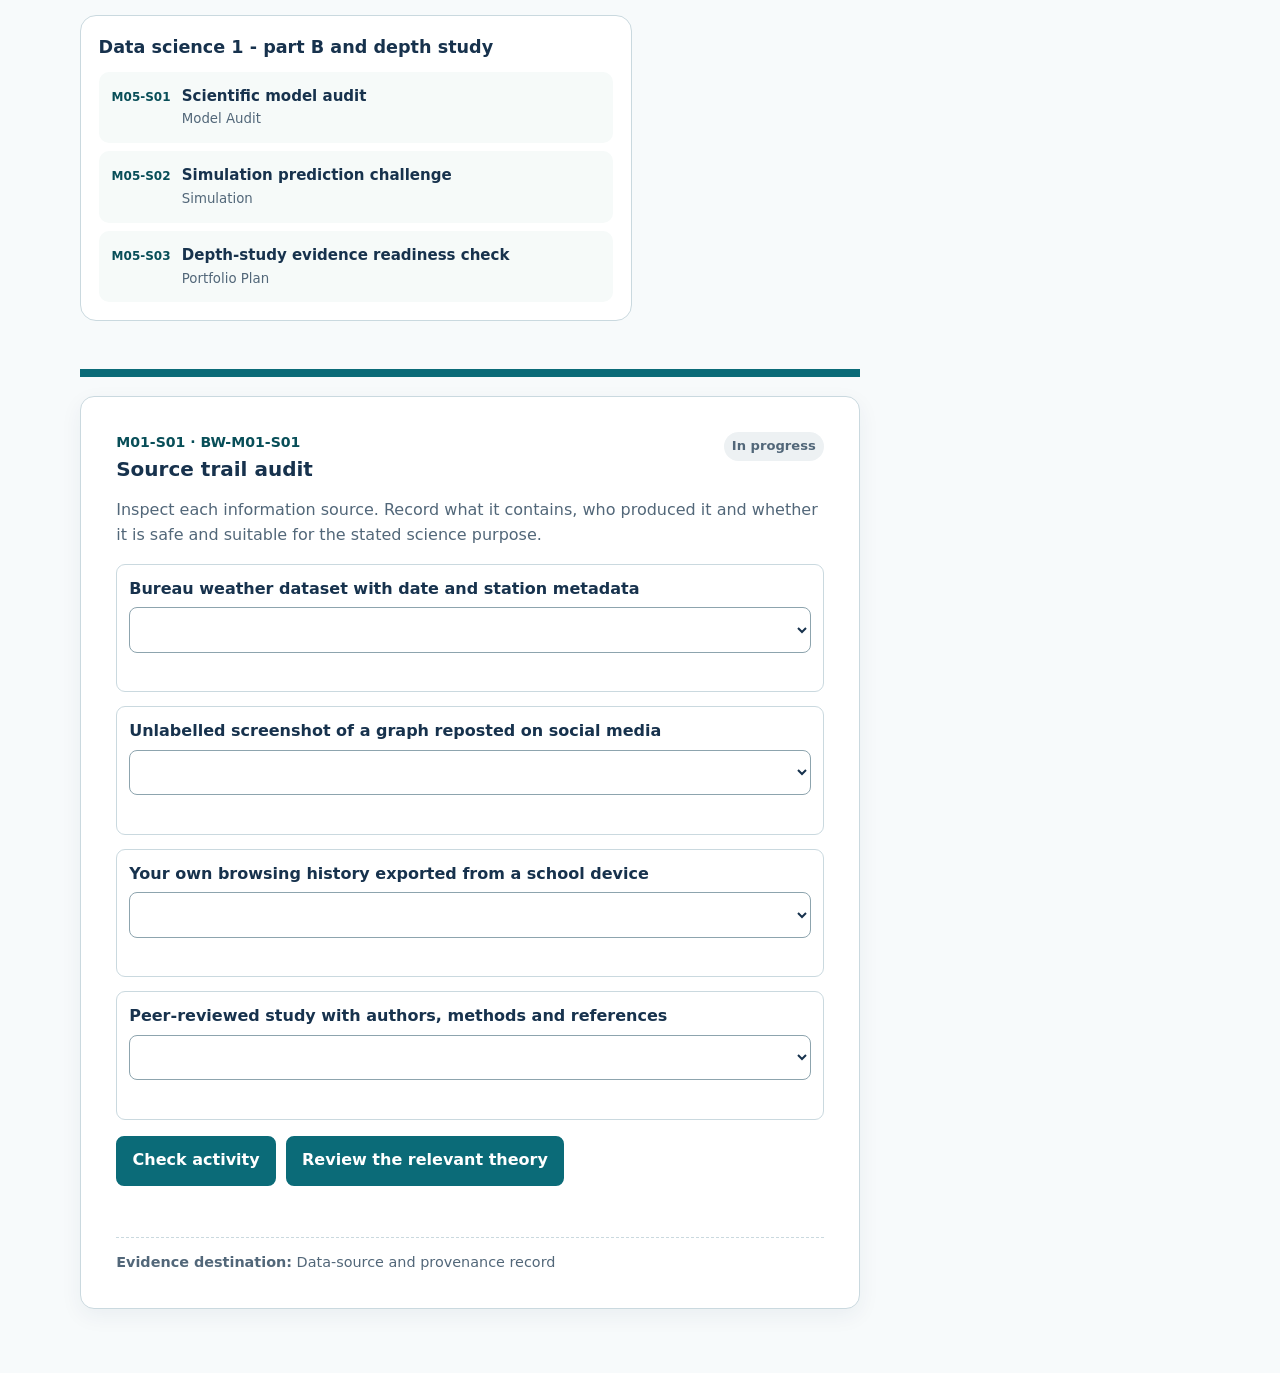
==== commit 1ebb8588: "Repair corrupted student text encoding" ====
--- a/busy-work/index.html
+++ b/busy-work/index.html
@@ -3,7 +3,7 @@
 <head>
   <meta charset="utf-8">
   <meta name="viewport" content="width=device-width, initial-scale=1">
-  <title>Year 8 Science ÃƒÂ¢Ã¢â€šÂ¬Ã¢â‚¬Â Busy Work</title>
+  <title>Year 8 Science — Busy Work</title>
   <link rel="stylesheet" href="styles.css">
 </head>
 <body>
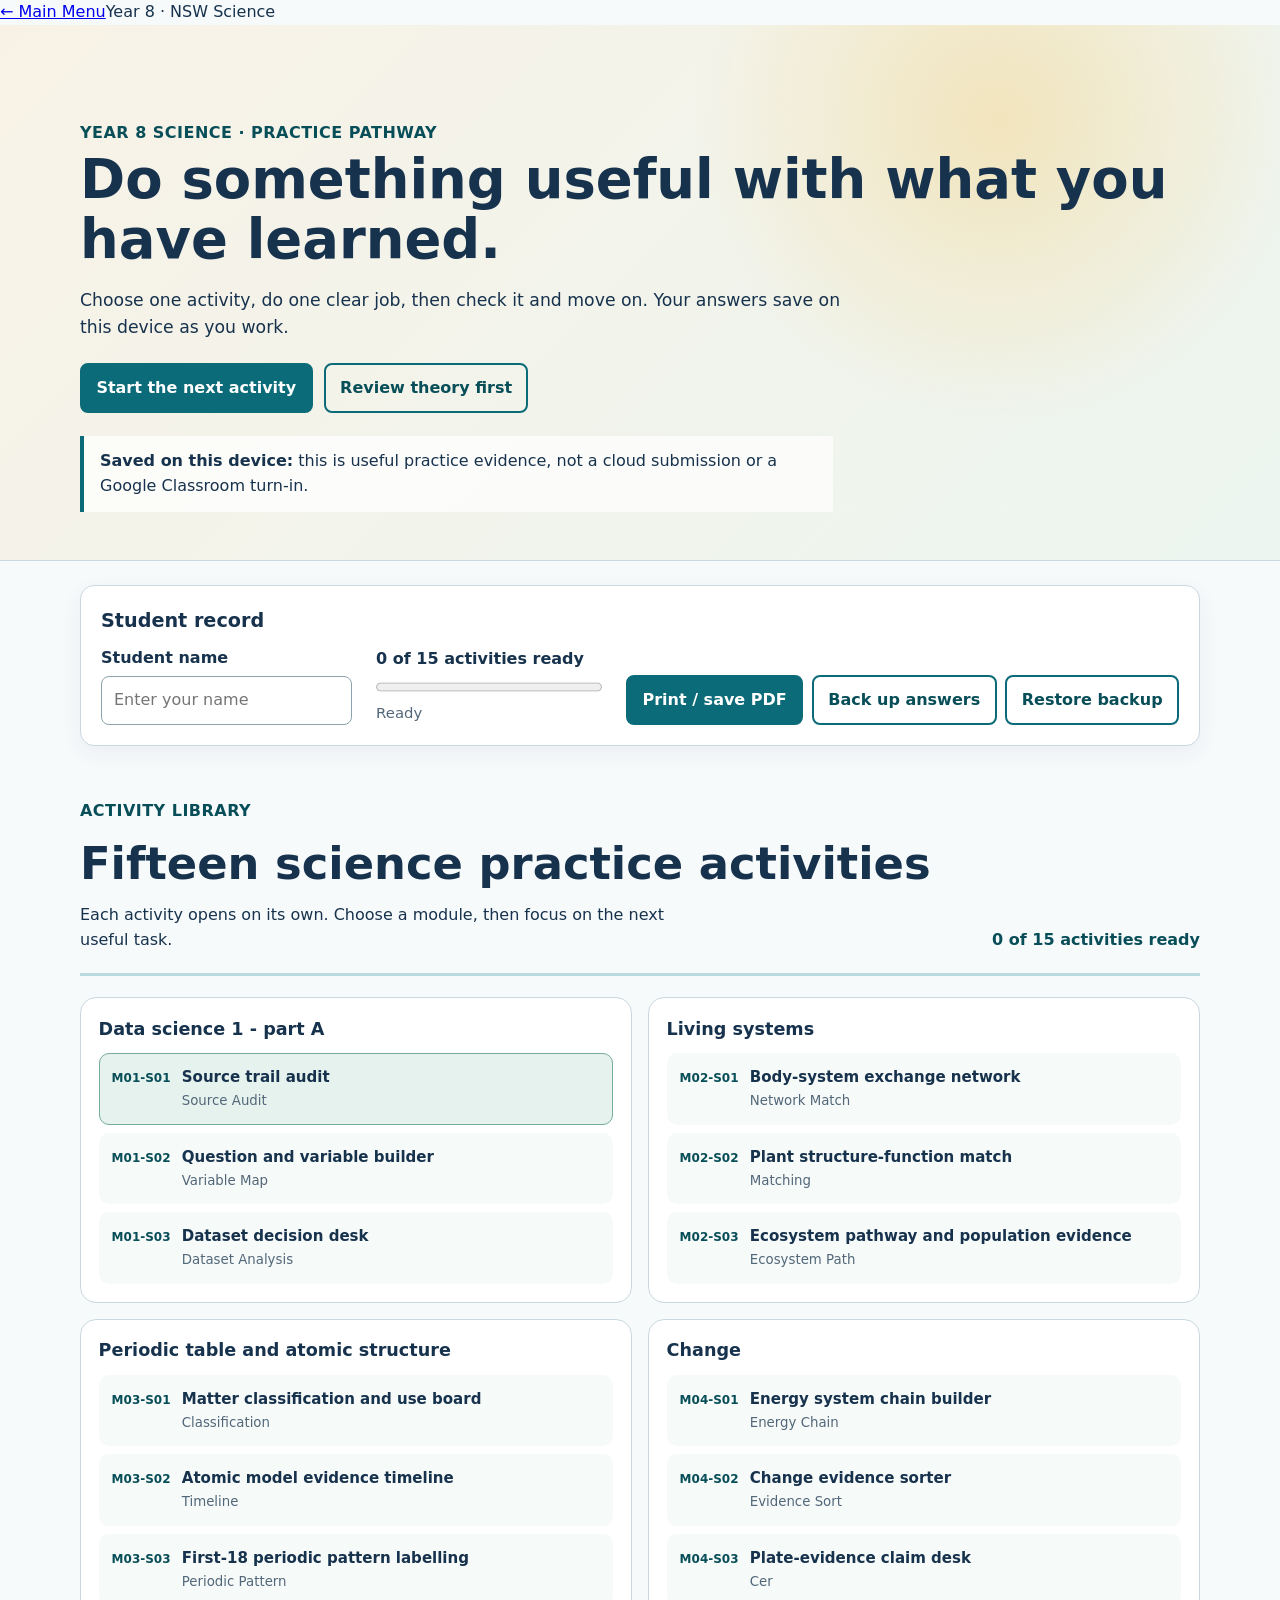
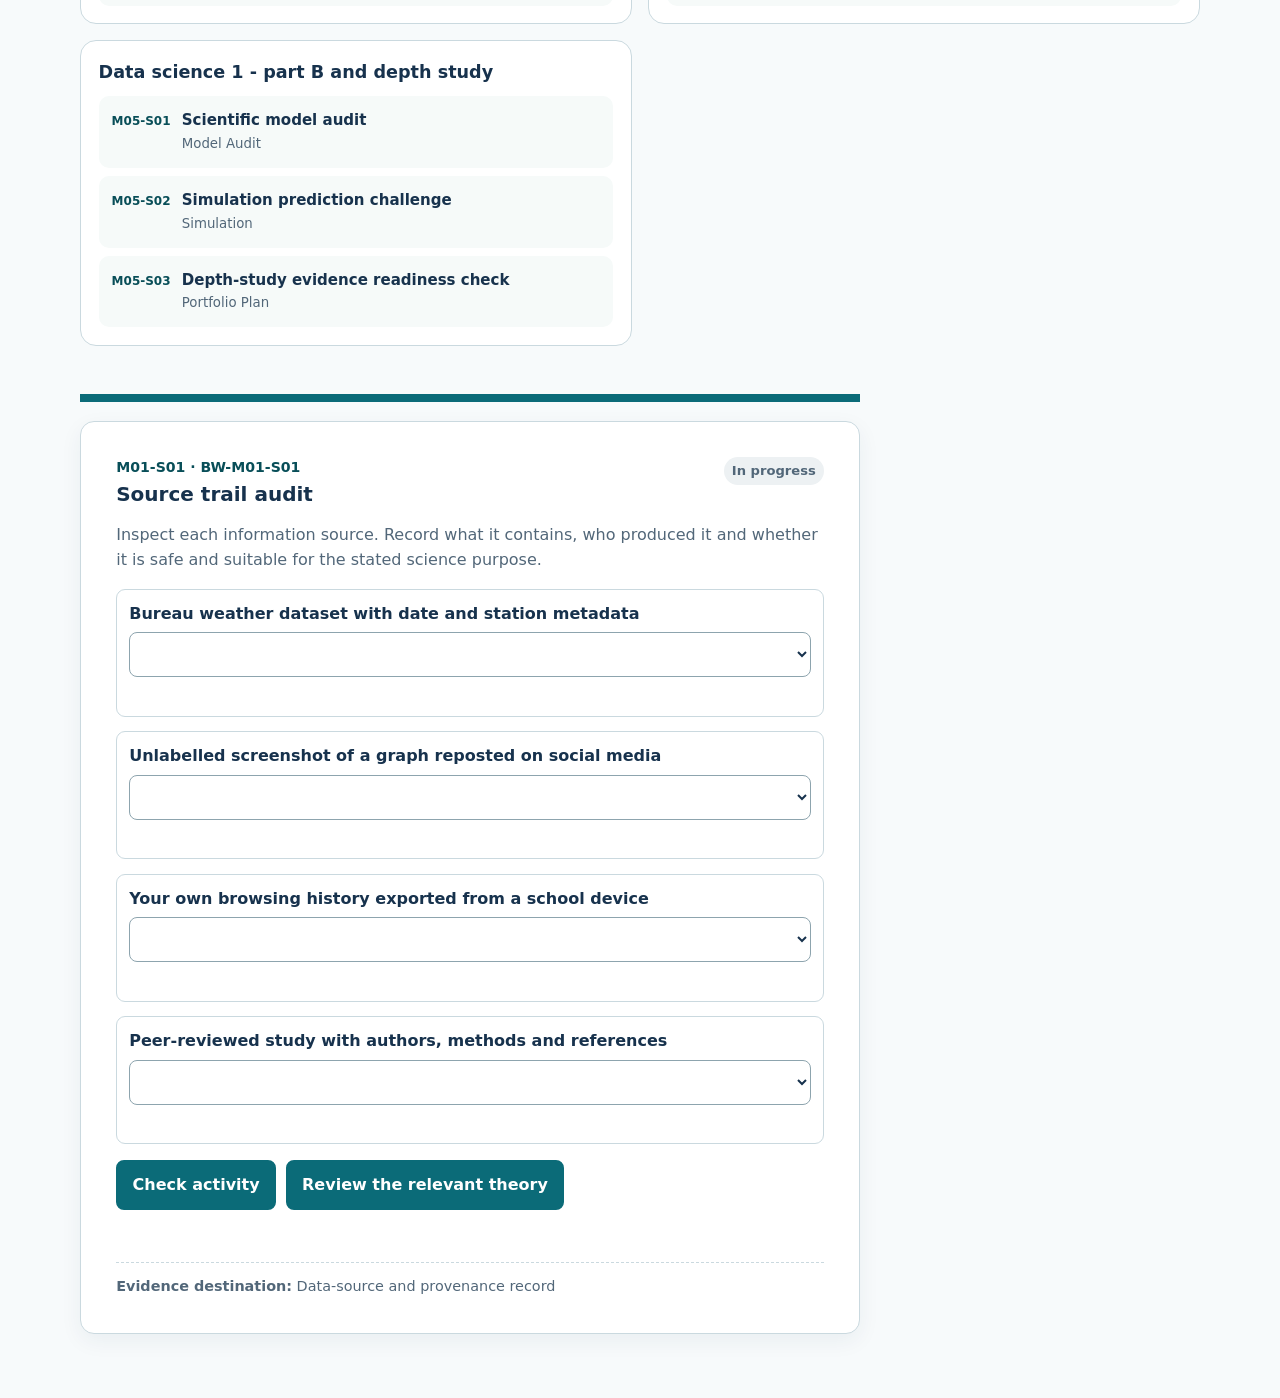
==== commit c413b5fe: "Remove folio and add universal main menu links" ====
--- a/busy-work/index.html
+++ b/busy-work/index.html
@@ -7,6 +7,7 @@
   <link rel="stylesheet" href="styles.css">
 </head>
 <body>
+  <div class="site-return-bar"><a class="site-return-link" href="https://stevencowell.github.io/Main-Page/">&larr; Main Menu</a><span>Year 8 &middot; NSW Science</span></div>
   <a class="skip-link" href="#activities">Skip to activities</a>
   <header class="site-header">
     <div class="wrap">
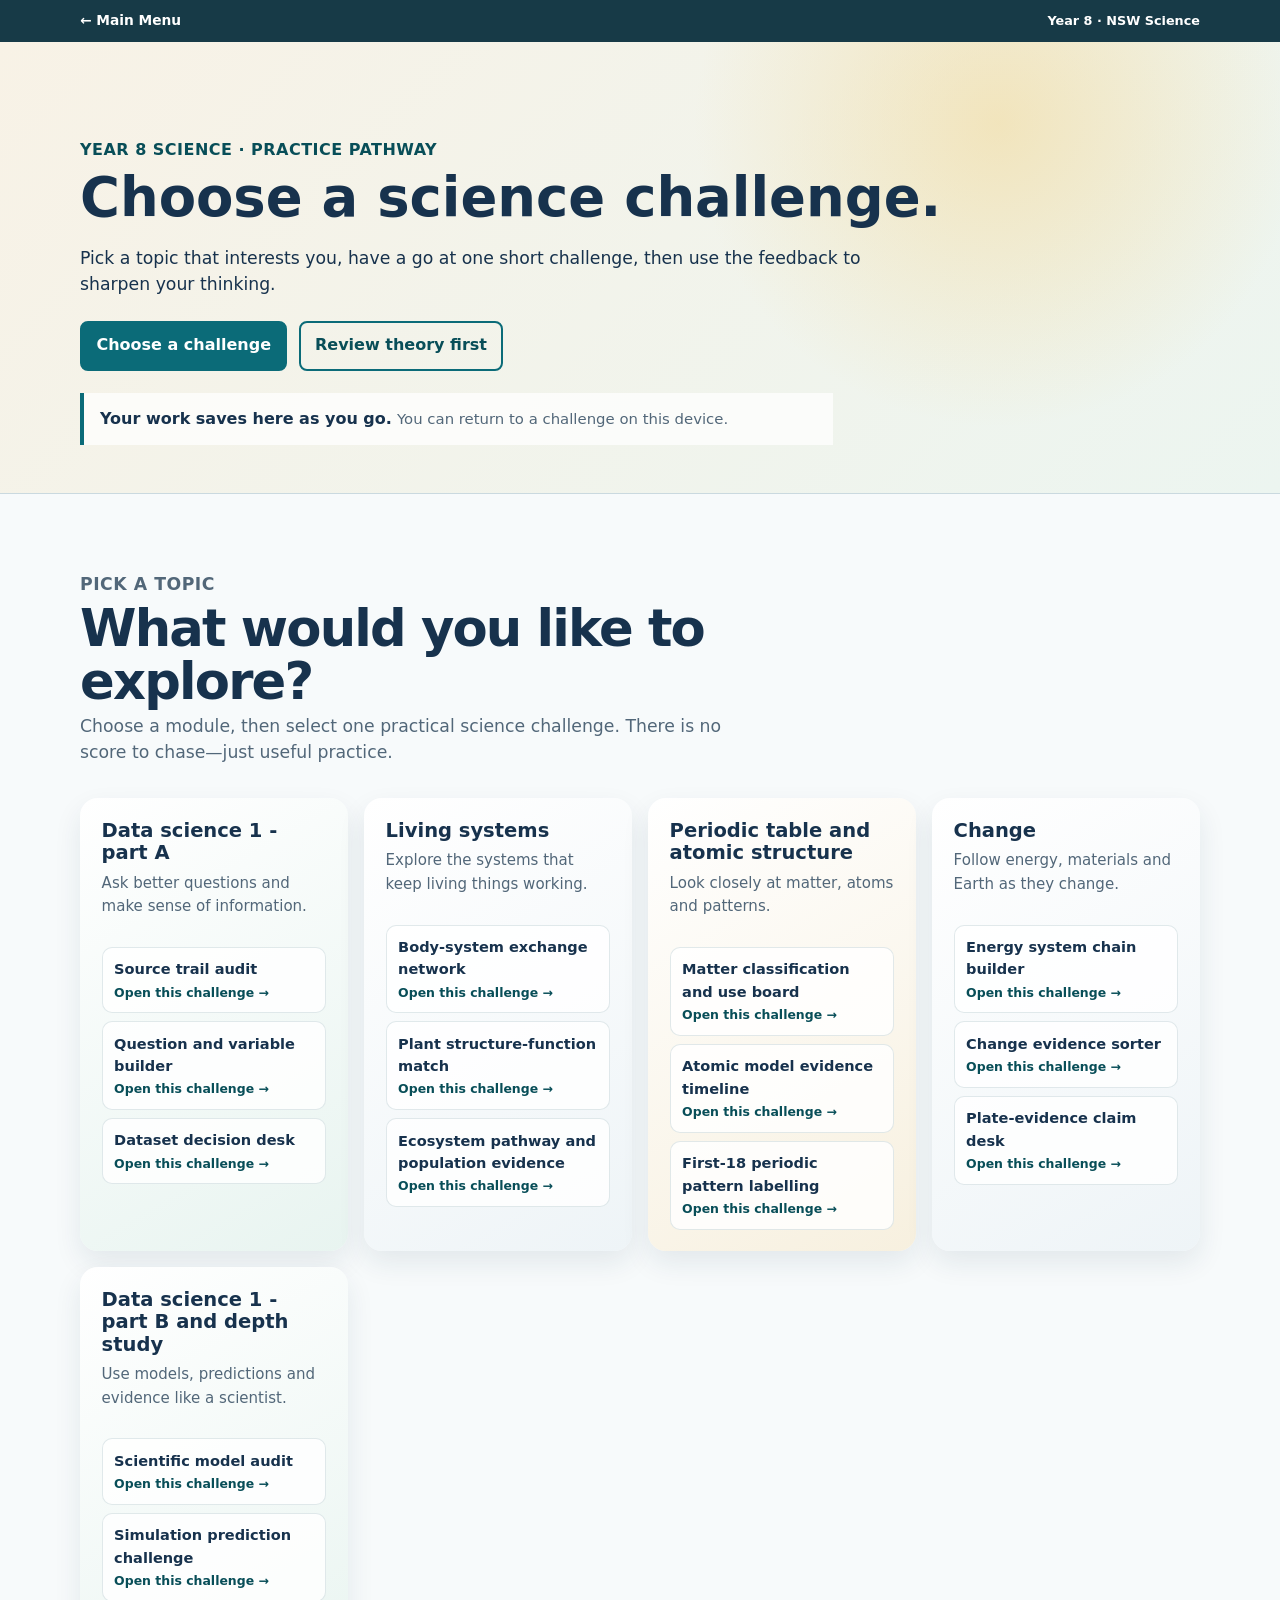
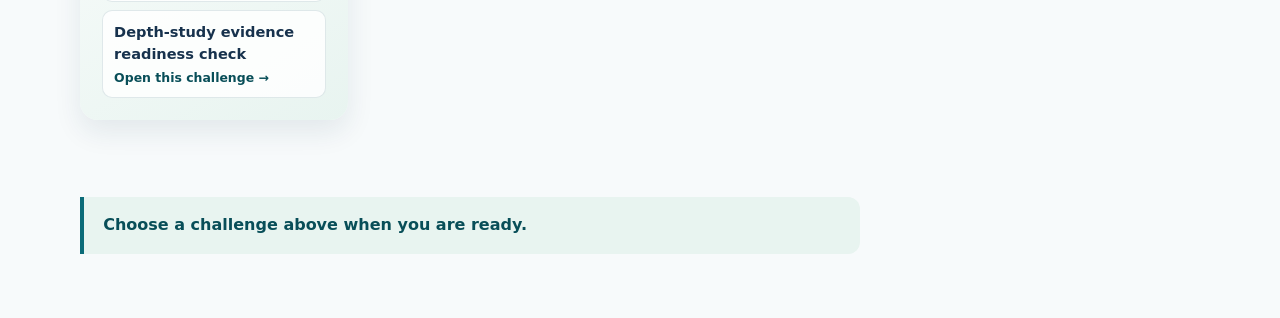
==== commit 0de8461a: "Make science practice student inviting" ====
--- a/busy-work/index.html
+++ b/busy-work/index.html
@@ -12,34 +12,16 @@
   <header class="site-header">
     <div class="wrap">
       <p class="eyebrow">YEAR 8 SCIENCE · PRACTICE PATHWAY</p>
-      <h1>Do something useful with what you have learned.</h1>
-      <p class="lede">Choose one activity, do one clear job, then check it and move on. Your answers save on this device as you work.</p>
-      <div class="hero-actions"><a class="button" href="#activity-workspace">Start the next activity</a><a class="button secondary" href="../theory.html">Review theory first</a></div>
-      <div class="privacy-note" role="note"><strong>Saved on this device:</strong> this is useful practice evidence, not a cloud submission or a Google Classroom turn-in.</div>
+      <h1>Choose a science challenge.</h1>
+      <p class="lede">Pick a topic that interests you, have a go at one short challenge, then use the feedback to sharpen your thinking.</p>
+      <div class="hero-actions"><a class="button" href="#activity-picker">Choose a challenge</a><a class="button secondary" href="../theory.html">Review theory first</a></div>
+      <div class="privacy-note" role="note"><strong>Your work saves here as you go.</strong> <span id="save-status">You can return to a challenge on this device.</span></div>
     </div>
   </header>
 
   <main class="wrap" id="main">
-    <section class="control-panel" aria-labelledby="record-heading">
-      <div>
-        <h2 id="record-heading">Student record</h2>
-        <label for="student-name">Student name</label>
-        <input id="student-name" autocomplete="name" placeholder="Enter your name">
-      </div>
-      <div class="progress-panel" aria-live="polite">
-        <strong id="progress-text">0 of 15 activities ready</strong>
-        <progress id="progress-bar" max="15" value="0">0 of 15</progress>
-        <span id="save-status">Ready</span>
-      </div>
-      <div class="toolbar" aria-label="Record tools">
-        <button type="button" id="print-record">Print / save PDF</button>
-        <button type="button" id="export-record" class="secondary">Back up answers</button>
-        <label class="button secondary file-button">Restore backup<input id="restore-record" type="file" accept="application/json,.json"></label>
-      </div>
-    </section>
-
     <section class="activity-library" aria-labelledby="library-heading">
-      <div class="library-heading"><div><p class="eyebrow">ACTIVITY LIBRARY</p><h2 id="library-heading">Fifteen science practice activities</h2><p>Each activity opens on its own. Choose a module, then focus on the next useful task.</p></div><p id="library-progress" aria-live="polite"></p></div>
+      <div class="library-heading"><div><p class="eyebrow">PICK A TOPIC</p><h2 id="library-heading">What would you like to explore?</h2><p>Choose a module, then select one practical science challenge. There is no score to chase—just useful practice.</p></div></div>
       <div id="activity-picker" class="activity-picker" aria-label="Choose a science practice activity"></div>
     </section>
     <section id="activity-workspace" class="activity-workspace" aria-live="polite"><div id="activities"></div></section>
@@ -49,10 +31,8 @@
     <article class="activity-card">
       <div class="card-heading">
         <div>
-          <p class="section-code"></p>
           <h2></h2>
         </div>
-        <span class="completion-badge">In progress</span>
       </div>
       <p class="instructions"></p>
       <div class="activity-body"></div>
@@ -62,7 +42,6 @@
         <a class="theory-link is-pending" aria-disabled="true">Theory link pending</a>
       </div>
       <div class="activity-feedback" role="status" aria-live="polite"></div>
-      <p class="evidence-destination"><strong>Evidence destination:</strong> <span></span></p>
     </article>
   </template>
 
--- a/busy-work/styles.css
+++ b/busy-work/styles.css
@@ -131,3 +131,6 @@
   .activity-card[data-activity-id="BW-M05-S03"] .check-list label { padding: .35rem; }
   .activity-card[data-activity-id="BW-M05-S03"] textarea { min-height: 48px; }
 }
+.activity-library{margin:clamp(2.5rem,6vw,5rem) 0}.library-heading{display:block;max-width:46rem;border:0;padding-bottom:0}.library-heading h2{font-size:clamp(2rem,4vw,3.25rem);letter-spacing:-.035em;line-height:1.03}.library-heading p{font-size:1.08rem;color:var(--muted)}.activity-picker{grid-template-columns:repeat(auto-fit,minmax(15rem,1fr));gap:1rem;margin-top:2rem}.picker-module{position:relative;min-height:16rem;padding:1.35rem;border:0;border-radius:18px;background:linear-gradient(150deg,#fff,#e8f4f0);box-shadow:0 12px 28px rgba(23,50,77,.09);overflow:hidden}.picker-module:nth-child(2n){background:linear-gradient(150deg,#fff,#eef4f7)}.picker-module:nth-child(3n){background:linear-gradient(150deg,#fff,#f7f0df)}.picker-module h3{position:relative;margin:0 0 .45rem;font-size:1.22rem;line-height:1.15}.module-prompt{position:relative;min-height:3.7rem;margin:0 0 1rem;color:var(--muted);font-size:.94rem}.picker-list{position:relative;gap:.5rem}.activity-choice{grid-template-columns:1fr;padding:.65rem .72rem;border:1px solid rgba(8,78,88,.12);border-radius:10px;background:rgba(255,255,255,.82);box-shadow:none}.activity-choice strong{font-size:.91rem}.activity-choice small{grid-column:1;color:var(--accent-dark);font-size:.78rem;font-weight:800;text-transform:none}.activity-choice:hover,.activity-choice.selected{transform:translateY(-1px);background:#fff;border-color:#0b6b78;box-shadow:0 5px 12px rgba(23,50,77,.1)}.activity-workspace{margin-top:3rem}.single-activity{border-top:0;padding-top:0}.single-activity .activity-card{border-radius:18px;box-shadow:0 12px 30px rgba(23,50,77,.09)}
+.choose-prompt{margin:3rem 0 0;padding:1rem 1.2rem;border-left:4px solid var(--accent);border-radius:0 12px 12px 0;background:#e8f4f0;color:var(--accent-dark);font-weight:750}
+.site-return-bar{display:flex;justify-content:space-between;align-items:center;gap:1rem;min-height:42px;padding:.62rem max(1rem,calc((100vw - 1120px)/2));background:#173a47;color:#fff;font-size:.86rem;font-weight:800}.site-return-bar a{color:#fff;text-decoration:none}.site-return-bar a:hover,.site-return-bar a:focus-visible{text-decoration:underline}.site-return-bar span{font-size:.8rem}@media(max-width:520px){.site-return-bar span{display:none}}
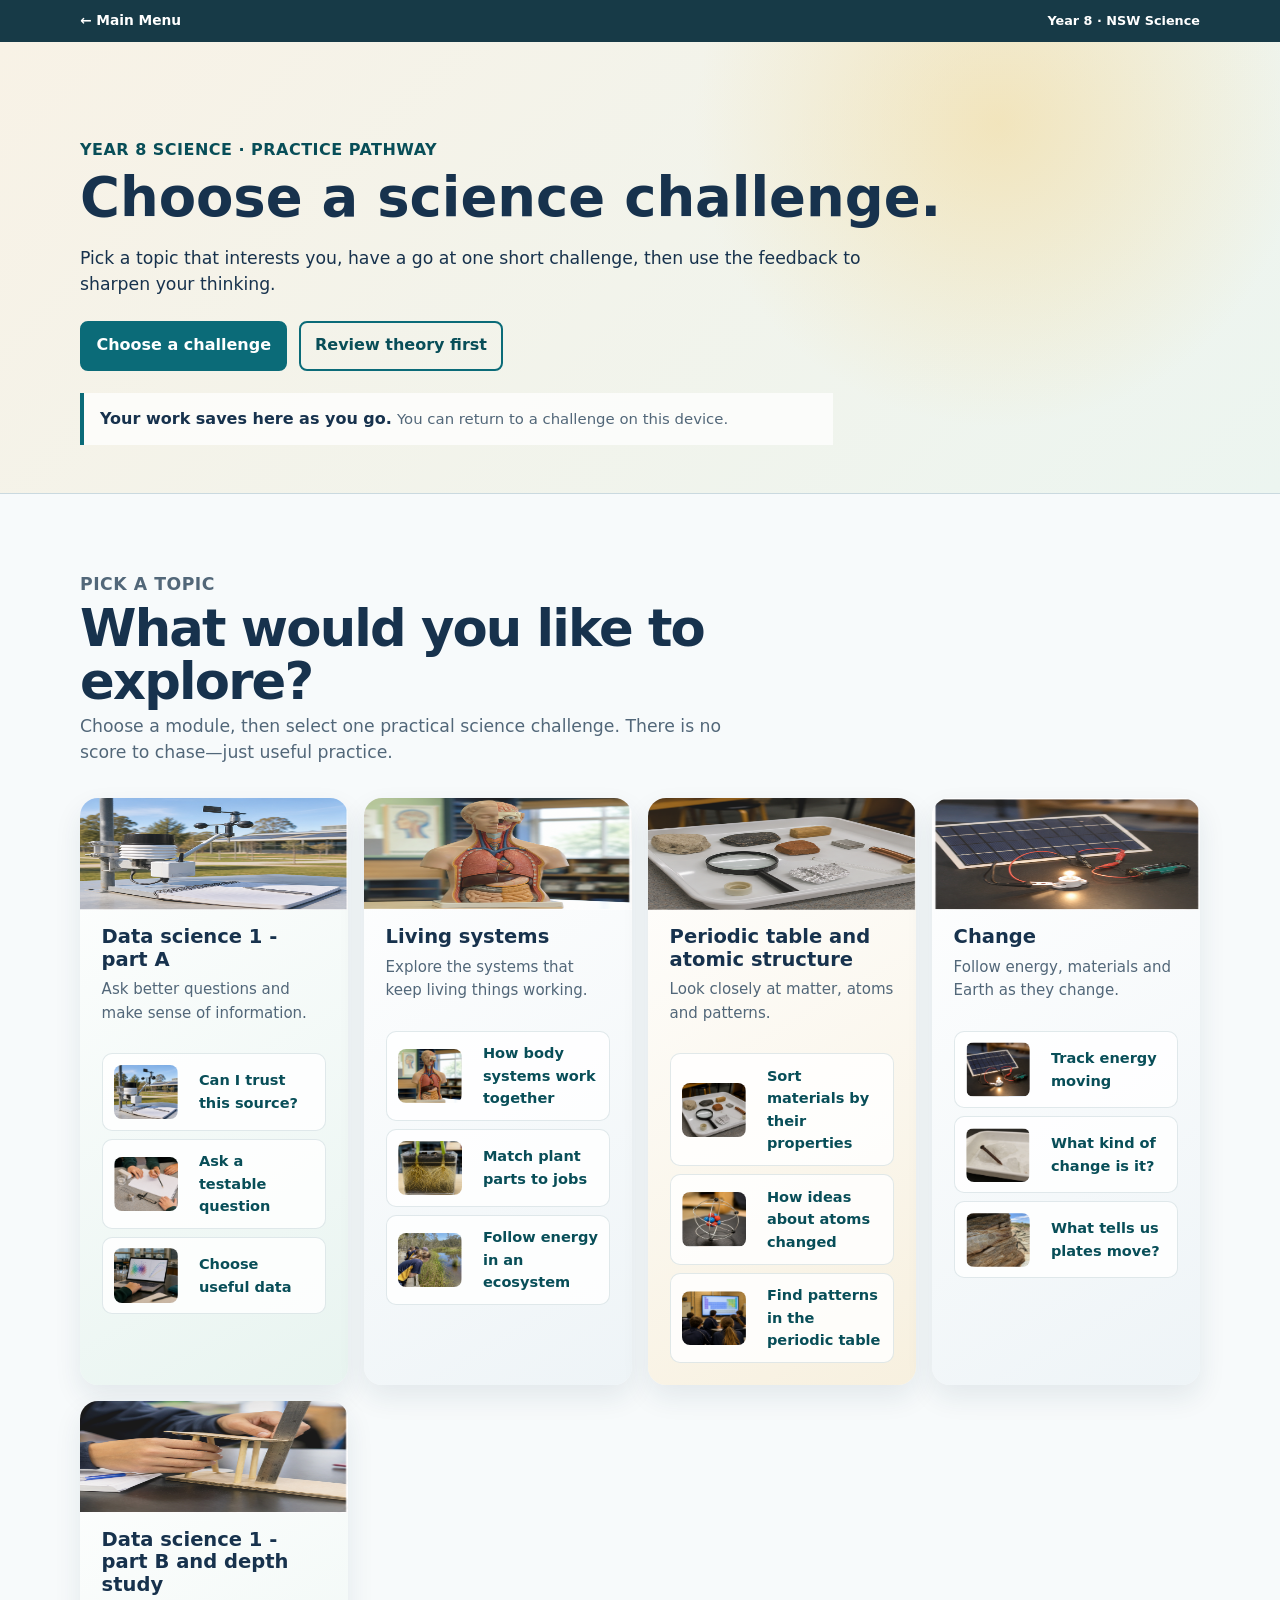
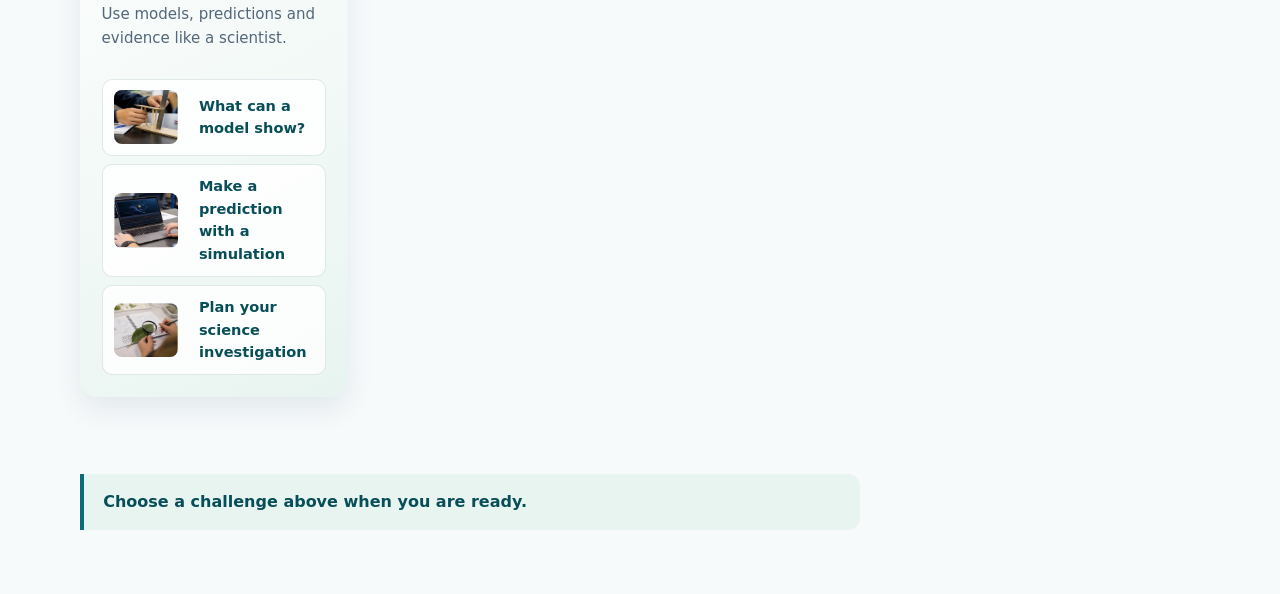
==== commit 4089e292: "Add zoomable full periodic table reference" ====
--- a/busy-work/index.html
+++ b/busy-work/index.html
@@ -46,6 +46,7 @@
   </template>
 
   <script src="data.js"></script>
+  <script src="../periodic-reference.js"></script>
   <script src="app.js"></script>
 <script src="/Year-8-Science-Guided-Course/integration-wiring.js"></script></body>
 </html>
--- a/busy-work/styles.css
+++ b/busy-work/styles.css
@@ -134,3 +134,6 @@
 .activity-library{margin:clamp(2.5rem,6vw,5rem) 0}.library-heading{display:block;max-width:46rem;border:0;padding-bottom:0}.library-heading h2{font-size:clamp(2rem,4vw,3.25rem);letter-spacing:-.035em;line-height:1.03}.library-heading p{font-size:1.08rem;color:var(--muted)}.activity-picker{grid-template-columns:repeat(auto-fit,minmax(15rem,1fr));gap:1rem;margin-top:2rem}.picker-module{position:relative;min-height:16rem;padding:1.35rem;border:0;border-radius:18px;background:linear-gradient(150deg,#fff,#e8f4f0);box-shadow:0 12px 28px rgba(23,50,77,.09);overflow:hidden}.picker-module:nth-child(2n){background:linear-gradient(150deg,#fff,#eef4f7)}.picker-module:nth-child(3n){background:linear-gradient(150deg,#fff,#f7f0df)}.picker-module h3{position:relative;margin:0 0 .45rem;font-size:1.22rem;line-height:1.15}.module-prompt{position:relative;min-height:3.7rem;margin:0 0 1rem;color:var(--muted);font-size:.94rem}.picker-list{position:relative;gap:.5rem}.activity-choice{grid-template-columns:1fr;padding:.65rem .72rem;border:1px solid rgba(8,78,88,.12);border-radius:10px;background:rgba(255,255,255,.82);box-shadow:none}.activity-choice strong{font-size:.91rem}.activity-choice small{grid-column:1;color:var(--accent-dark);font-size:.78rem;font-weight:800;text-transform:none}.activity-choice:hover,.activity-choice.selected{transform:translateY(-1px);background:#fff;border-color:#0b6b78;box-shadow:0 5px 12px rgba(23,50,77,.1)}.activity-workspace{margin-top:3rem}.single-activity{border-top:0;padding-top:0}.single-activity .activity-card{border-radius:18px;box-shadow:0 12px 30px rgba(23,50,77,.09)}
 .choose-prompt{margin:3rem 0 0;padding:1rem 1.2rem;border-left:4px solid var(--accent);border-radius:0 12px 12px 0;background:#e8f4f0;color:var(--accent-dark);font-weight:750}
 .site-return-bar{display:flex;justify-content:space-between;align-items:center;gap:1rem;min-height:42px;padding:.62rem max(1rem,calc((100vw - 1120px)/2));background:#173a47;color:#fff;font-size:.86rem;font-weight:800}.site-return-bar a{color:#fff;text-decoration:none}.site-return-bar a:hover,.site-return-bar a:focus-visible{text-decoration:underline}.site-return-bar span{font-size:.8rem}@media(max-width:520px){.site-return-bar span{display:none}}
+.picker-module:before{content:"";display:block;height:7rem;margin:-1.35rem -1.35rem 1rem;background-image:var(--module-image);background-size:200% 200%;background-position:0 0;background-repeat:no-repeat;opacity:.9}.activity-choice{grid-template-columns:4.6rem minmax(0,1fr);align-items:center}.activity-choice>span:last-child{min-width:0}.choice-image{display:block;width:4rem;height:3.4rem;border-radius:8px;background-image:var(--module-image);background-size:200% 200%;background-repeat:no-repeat}.tile-1{background-position:0 0}.tile-2{background-position:100% 0}.tile-3{background-position:0 100%}@media(max-width:520px){.picker-module:before{height:6rem}.activity-choice{grid-template-columns:4.2rem minmax(0,1fr)}}
+.activity-choice>span:last-child{display:grid;gap:.18rem;align-content:center}.activity-choice strong,.activity-choice small{display:block}.activity-choice small{grid-column:auto;line-height:1.25}
+.activity-body .periodic-reference{margin:1rem 0}.activity-body .periodic-work-table img{max-height:20rem;object-fit:contain;background:#f6f7f6}.activity-body .periodic-preview-button img{max-height:22rem;object-fit:contain}
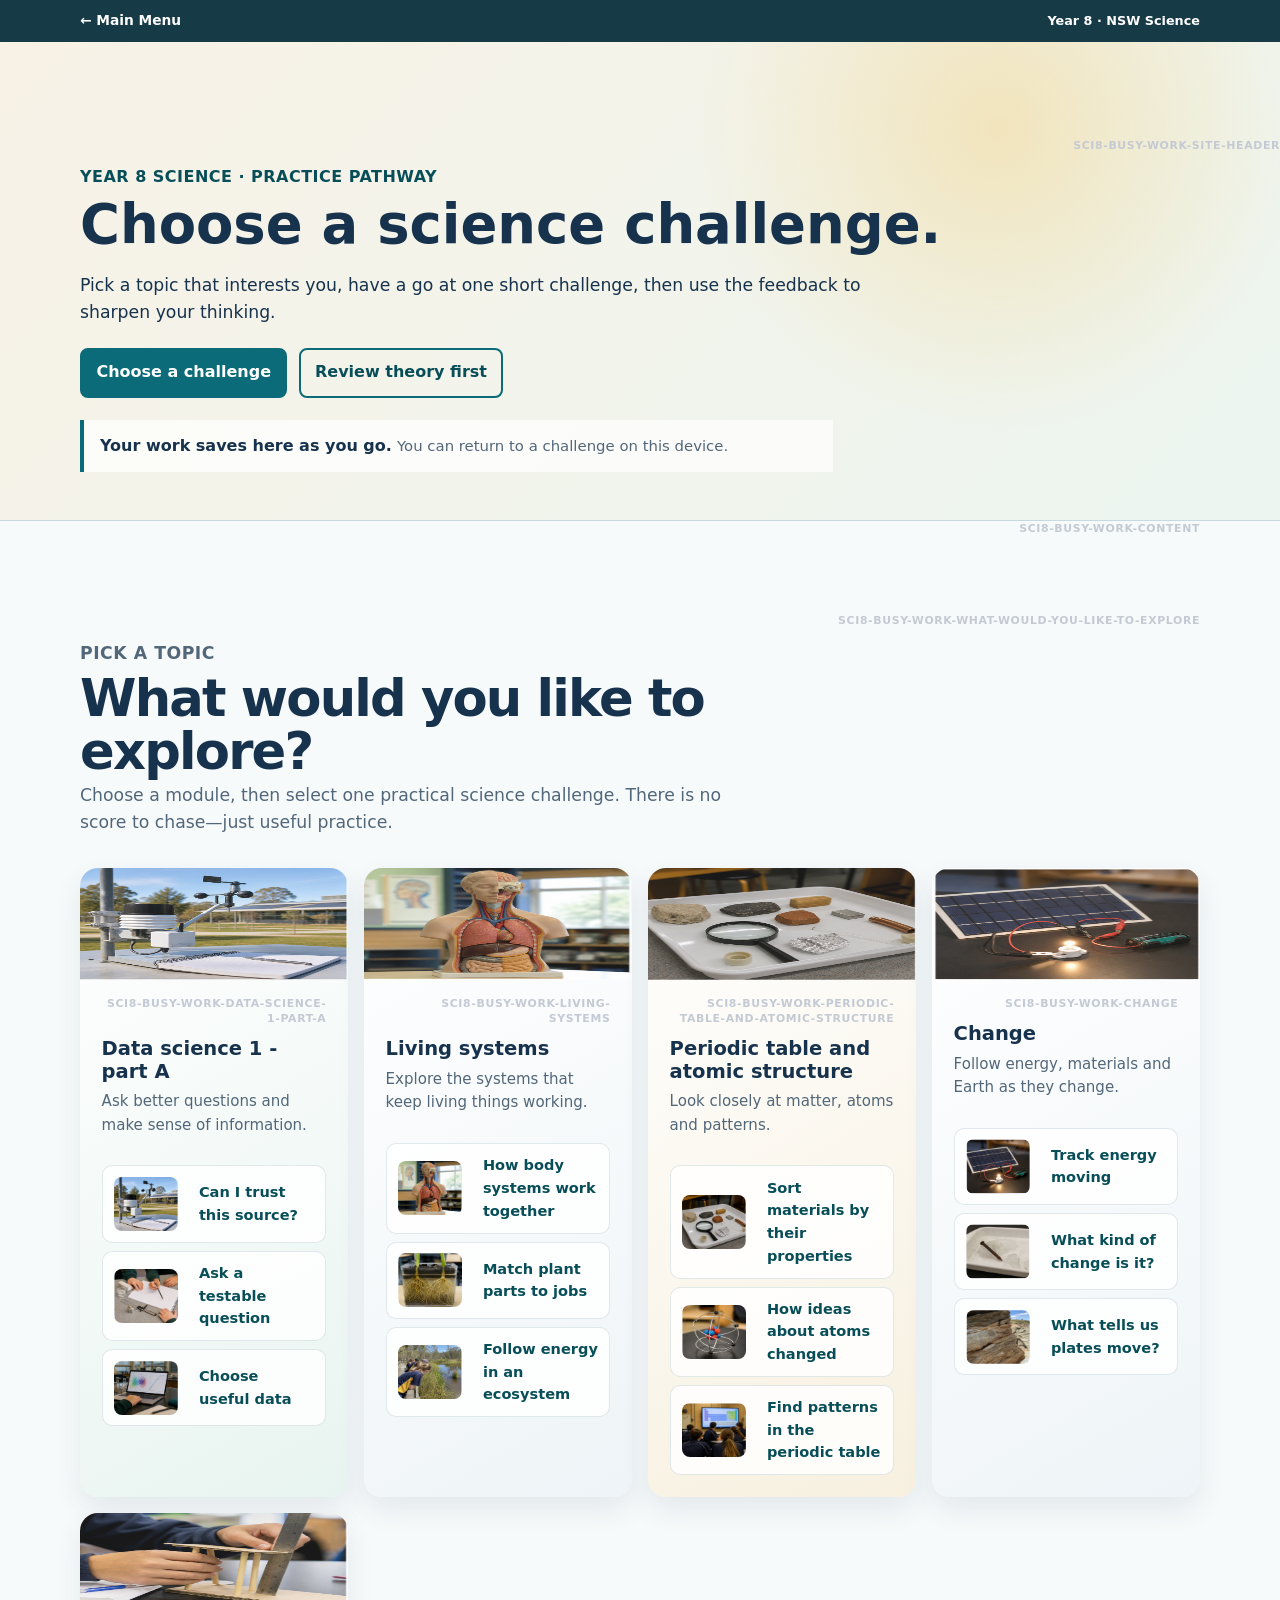
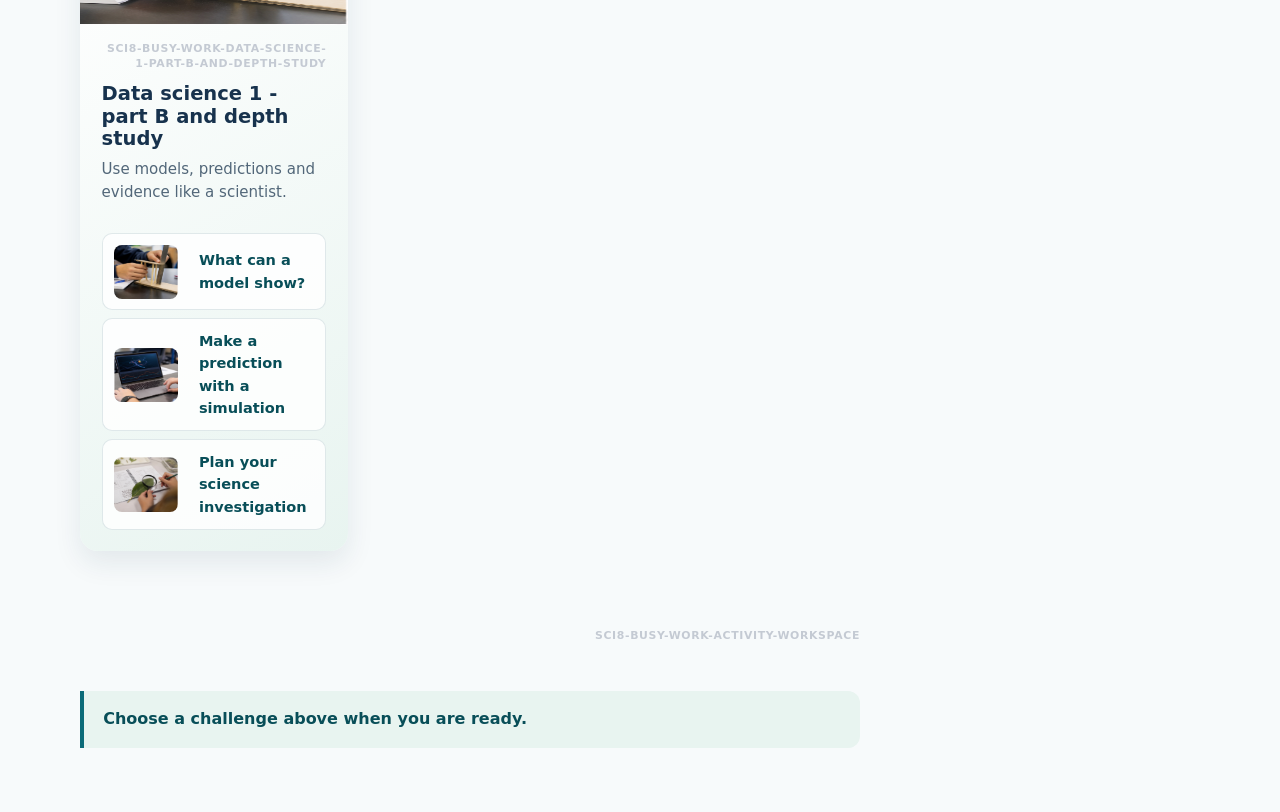
==== commit 9220c2bc: "Align modules and add section references" ====
--- a/busy-work/index.html
+++ b/busy-work/index.html
@@ -5,7 +5,7 @@
   <meta name="viewport" content="width=device-width, initial-scale=1">
   <title>Year 8 Science — Busy Work</title>
   <link rel="stylesheet" href="styles.css">
-</head>
+<link rel="stylesheet" href="../section-reference.css?v=20260817a"></head>
 <body>
   <div class="site-return-bar"><a class="site-return-link" href="https://stevencowell.github.io/Main-Page/">&larr; Main Menu</a><span>Year 8 &middot; NSW Science</span></div>
   <a class="skip-link" href="#activities">Skip to activities</a>
@@ -48,5 +48,5 @@
   <script src="data.js"></script>
   <script src="../periodic-reference.js"></script>
   <script src="app.js"></script>
-<script src="/Year-8-Science-Guided-Course/integration-wiring.js"></script></body>
+<script src="/Year-8-Science-Guided-Course/integration-wiring.js"></script><script src="../vendor/html2canvas.min.js"></script><script src="../section-reference.js?v=20260817a" data-site-code="SCI8"></script></body>
 </html>
--- a/section-reference.css
+++ b/section-reference.css
@@ -0,0 +1,79 @@
+.section-reference {
+  display: block;
+  max-width: 100%;
+  min-width: 0;
+  width: auto;
+  margin: 0 0 12px auto;
+  color: #c4cad3;
+  font-size: 0.68rem;
+  font-weight: 700;
+  letter-spacing: 0.06em;
+  line-height: 1.4;
+  text-decoration: none;
+  text-align: right;
+  text-transform: uppercase;
+  overflow-wrap: anywhere;
+}
+
+.section-reference-overlay-target {
+  position: relative;
+}
+
+.section-reference-layout-safe {
+  min-width: 0;
+  overflow-wrap: anywhere;
+}
+
+.section-reference--overlay {
+  bottom: auto;
+  display: block;
+  height: auto;
+  left: auto;
+  margin: 0;
+  max-width: calc(100% - 28px);
+  min-height: 0;
+  position: absolute;
+  right: 14px;
+  top: 10px;
+  width: max-content;
+  z-index: 6;
+}
+
+.section-reference--on-dark {
+  color: rgba(255, 255, 255, 0.5);
+}
+
+.section-reference--on-dark:hover,
+.section-reference--on-dark:focus-visible {
+  color: rgba(255, 255, 255, 0.92);
+}
+
+.section-reference:hover,
+.section-reference:focus-visible {
+  color: #0757a0;
+  text-decoration: underline;
+  text-underline-offset: 3px;
+}
+
+.section-reference:focus-visible {
+  outline: 2px solid #0757a0;
+  outline-offset: 3px;
+  border-radius: 2px;
+}
+
+.section-reference.is-copied {
+  color: #667085;
+}
+
+.section-reference.is-capturing,
+.section-reference.is-capturing:focus-visible {
+  color: #c4cad3;
+  outline: none;
+  text-decoration: none;
+}
+
+@media print {
+  .section-reference {
+    display: none;
+  }
+}
